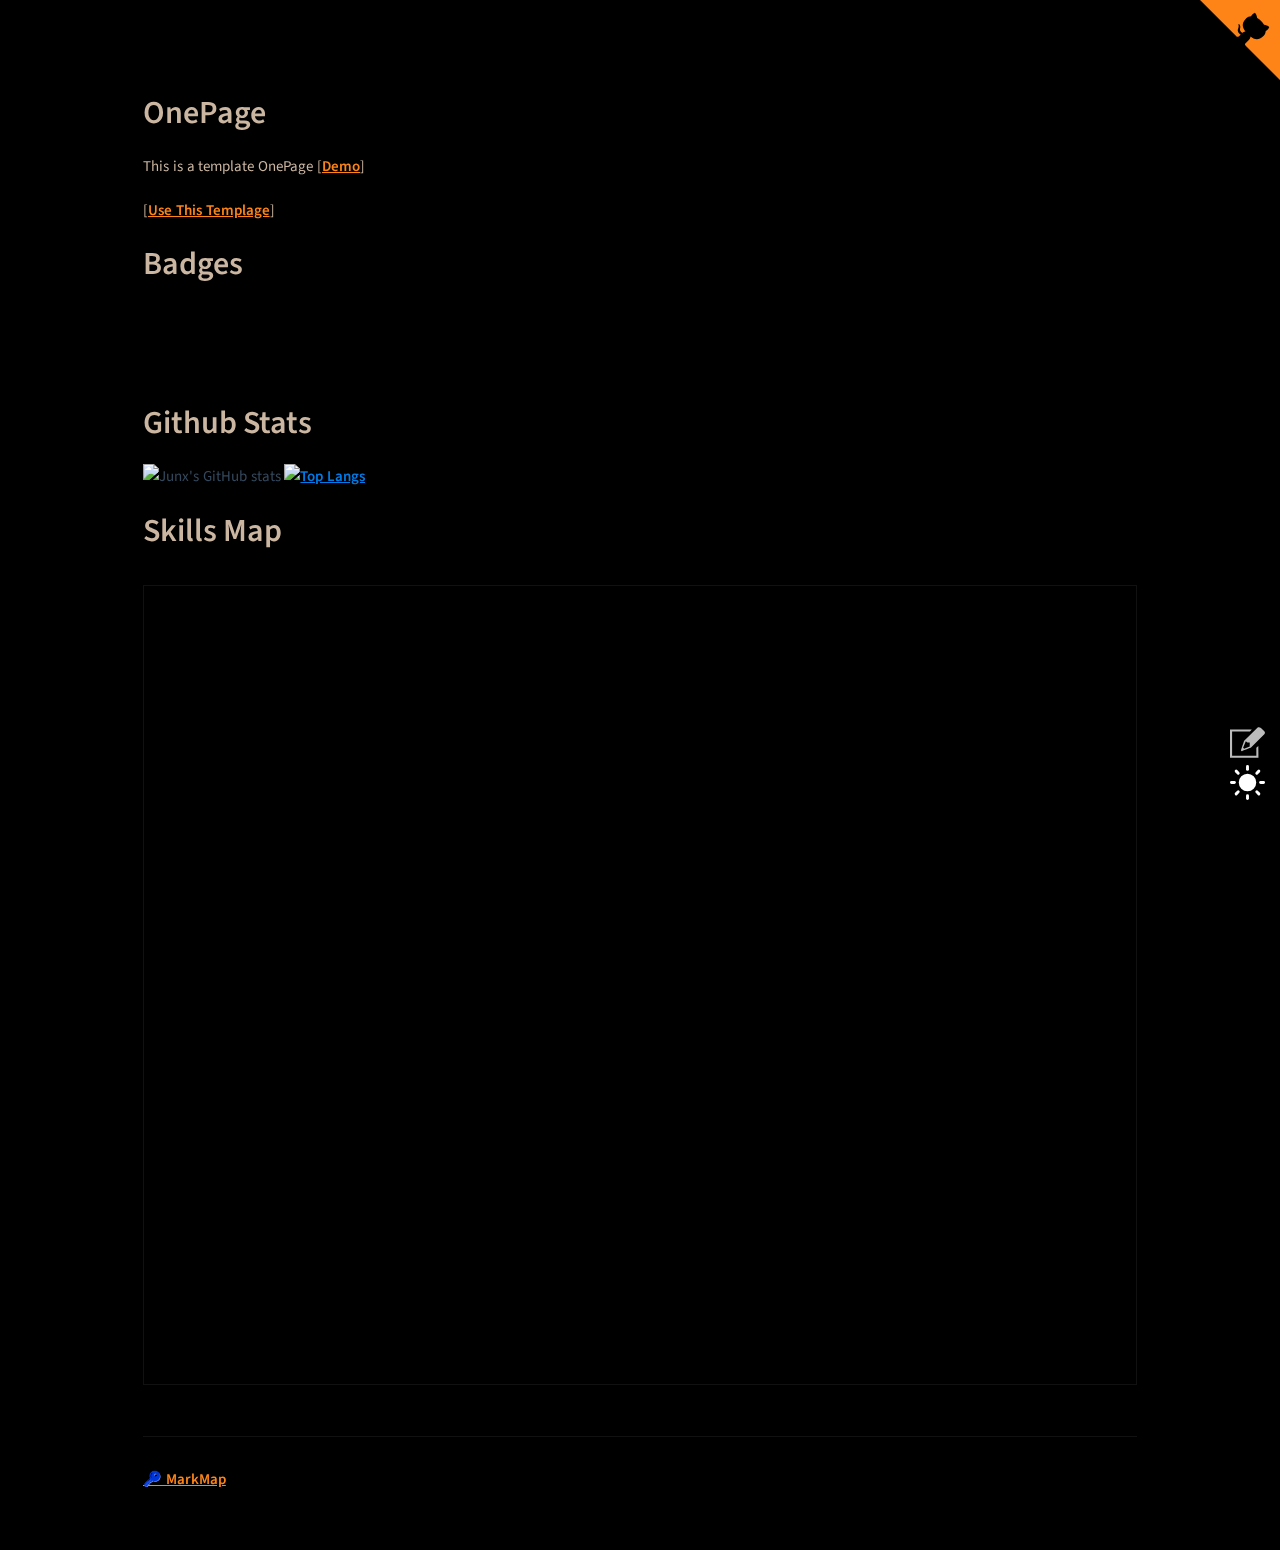
==== index.html @ a6905234 "Initial commit" ====
<!DOCTYPE html>
<html lang="zh-cn">
<head>
  <meta charset="UTF-8">
  <meta http-equiv="X-UA-Compatible" content="IE=edge,chrome=1">
  <title>Template OnePage</title>
  <link rel="shortcut icon" type="image/png" href="assets/logo_favicon.png"/>
  <meta name="viewport" content="width=device-width, user-scalable=no, initial-scale=1.0, maximum-scale=1.0, minimum-scale=1.0">
  <link rel="stylesheet" href="assets/vue.css">


  
</head>
<body>
  <div id="app">Loading...</div>
</body>
<script>
  window.$docsify = {
    themeColor: '#007BE8',
    name: 'Template OnePage',
    repo: 'junxnone/onepage',
    loadSidebar: false,
    hideSidebar: true,
    loadNavbar: '../NAV.md',
    mergeNavbar: false,
    auto2top: true,
    copyCode: {
      buttonText : '复制',
      errorText  : 'Error',
      successText: '已复制'
    },
  }

  
</script>
  <script src="assets/docsify.min.js"></script>
  <script src="assets/docsify-copy-code.min.js"></script>
  <script src="assets/wikilink.min.js"></script>
  <!-- CDN files for docsify-katex -->
  <script src="//cdn.jsdelivr.net/npm/docsify-katex@1.4.4/dist/docsify-katex.js"></script>
  <!-- or <script src="//cdn.jsdelivr.net/gh/upupming/docsify-katex@1.4.4/dist/docsify-katex.js"></script> -->
  <link rel="stylesheet" href="//cdn.jsdelivr.net/npm/katex@0.16.0/dist/katex.min.css"/>
  <link rel="stylesheet" href="assets/dark-mode.css">
  <script src="assets/dark-mode.js"></script>
  <link rel="stylesheet" href="assets/back-to-top.css">
  <script src="assets/back-to-top.js"></script>
  <link rel="stylesheet" href="assets/edit.css">
  <script src="assets/edit.js"></script>

  <!pdf plugin>
  <script src="//cdnjs.cloudflare.com/ajax/libs/pdfobject/2.1.1/pdfobject.min.js"></script> 
  <script src="//unpkg.com/docsify-pdf-embed-plugin/src/docsify-pdf-embed.js"></script>
  <script src="//unpkg.com/mermaid/dist/mermaid.js"></script>
  <script src="//unpkg.com/docsify-mermaid@latest/dist/docsify-mermaid.js"></script>
  <script>mermaid.initialize({ startOnLoad: true });</script>

  
    <script>
    window.$docsify.plugins.push(
      function (hook, vm) {
        hook.beforeEach(
          function (mdstr) {
            const prefix = document.location.pathname.endsWith('/') ? '' : '..';
            const markmapUrl = new URL(prefix + 'markmap.html', document.location);
            const markdownUrl = new URL(prefix + vm.route.file, document.location);
            
            return mdstr + `\n\n----\n\n[🔑 MarkMap](${markmapUrl}?md=${markdownUrl})\n`;
          }
        );
      }
    );

  </script>
</html>
---- assets/vue.css ----
@import url("https://fonts.googleapis.com/css?family=Roboto+Mono|Source+Sans+Pro:300,400,600");*{-webkit-font-smoothing:antialiased;-webkit-overflow-scrolling:touch;-webkit-tap-highlight-color:rgba(0,0,0,0);-webkit-text-size-adjust:none;-webkit-touch-callout:none;box-sizing:border-box}body:not(.ready){overflow:hidden}body:not(.ready) .app-nav,body:not(.ready)>nav,body:not(.ready) [data-cloak]{display:none}div#app{font-size:30px;font-weight:lighter;margin:40vh auto;text-align:center}div#app:empty:before{content:"Loading..."}.emoji{height:1.2rem;vertical-align:middle}.progress{background-color:var(--theme-color,#42b983);height:2px;left:0;position:fixed;right:0;top:0;transition:width .2s,opacity .4s;width:0;z-index:999999}.search .search-keyword,.search a:hover{color:var(--theme-color,#42b983)}.search .search-keyword{font-style:normal;font-weight:700}body,html{height:100%}body{-moz-osx-font-smoothing:grayscale;-webkit-font-smoothing:antialiased;color:#34495e;font-family:Source Sans Pro,Helvetica Neue,Arial,sans-serif;font-size:15px;letter-spacing:0;margin:0;overflow-x:hidden}img{max-width:100%}a[disabled]{cursor:not-allowed;opacity:.6}kbd{border:1px solid #ccc;border-radius:3px;display:inline-block;font-size:12px!important;line-height:12px;margin-bottom:3px;padding:3px 5px;vertical-align:middle}li input[type=checkbox]{margin:0 .2em .25em 0;vertical-align:middle}.app-nav{margin:25px 60px 0 0;position:absolute;right:0;text-align:right;z-index:10}.app-nav.no-badge{margin-right:25px}.app-nav p{margin:0}.app-nav>a{margin:0 1rem;padding:5px 0}.app-nav li,.app-nav ul{display:inline-block;list-style:none;margin:0}.app-nav a{color:inherit;font-size:16px;text-decoration:none;transition:color .3s}.app-nav a.active,.app-nav a:hover{color:var(--theme-color,#42b983)}.app-nav a.active{border-bottom:2px solid var(--theme-color,#42b983)}.app-nav li{display:inline-block;margin:0 1rem;padding:5px 0;position:relative;cursor:pointer}.app-nav li ul{background-color:#fff;border:1px solid;border-color:#ddd #ddd #ccc;border-radius:4px;box-sizing:border-box;display:none;max-height:calc(100vh - 61px);overflow-y:auto;padding:10px 0;position:absolute;right:-15px;text-align:left;top:100%;white-space:nowrap}.app-nav li ul li{display:block;font-size:14px;line-height:1rem;margin:8px 14px;white-space:nowrap}.app-nav li ul a{display:block;font-size:inherit;margin:0;padding:0}.app-nav li ul a.active{border-bottom:0}.app-nav li:hover ul{display:block}.github-corner{border-bottom:0;position:fixed;right:0;text-decoration:none;top:0;z-index:1}.github-corner:hover .octo-arm{-webkit-animation:octocat-wave .56s ease-in-out;animation:octocat-wave .56s ease-in-out}.github-corner svg{color:#fff;fill:var(--theme-color,#42b983);height:80px;width:80px}main{display:block;position:relative;width:100vw;height:100%;z-index:0}main.hidden{display:none}.anchor{display:inline-block;text-decoration:none;transition:all .3s}.anchor span{color:#34495e}.anchor:hover{text-decoration:underline}.sidebar{border-right:1px solid rgba(0,0,0,.07);overflow-y:auto;padding:40px 0 0;position:absolute;top:0;bottom:0;left:0;transition:transform .25s ease-out;width:300px;z-index:20}.sidebar>h1{margin:0 auto 1rem;font-size:1.5rem;font-weight:300;text-align:center}.sidebar>h1 a{color:inherit;text-decoration:none}.sidebar>h1 .app-nav{display:block;position:static}.sidebar .sidebar-nav{line-height:2em;padding-bottom:40px}.sidebar li.collapse .app-sub-sidebar{display:none}.sidebar ul{margin:0 0 0 15px;padding:0}.sidebar li>p{font-weight:700;margin:0}.sidebar ul,.sidebar ul li{list-style:none}.sidebar ul li a{border-bottom:none;display:block}.sidebar ul li ul{padding-left:20px}.sidebar::-webkit-scrollbar{width:4px}.sidebar::-webkit-scrollbar-thumb{background:transparent;border-radius:4px}.sidebar:hover::-webkit-scrollbar-thumb{background:hsla(0,0%,53.3%,.4)}.sidebar:hover::-webkit-scrollbar-track{background:hsla(0,0%,53.3%,.1)}.sidebar-toggle{background-color:transparent;background-color:hsla(0,0%,100%,.8);border:0;outline:none;padding:10px;position:absolute;bottom:0;left:0;text-align:center;transition:opacity .3s;width:284px;z-index:30;cursor:pointer}.sidebar-toggle:hover .sidebar-toggle-button{opacity:.4}.sidebar-toggle span{background-color:var(--theme-color,#42b983);display:block;margin-bottom:4px;width:16px;height:2px}body.sticky .sidebar,body.sticky .sidebar-toggle{position:fixed}.content{padding-top:60px;position:absolute;top:0;right:0;bottom:0;left:300px;transition:left .25s ease}.markdown-section{margin:0 auto;max-width:80%;padding:30px 15px 40px;position:relative}.markdown-section>*{box-sizing:border-box;font-size:inherit}.markdown-section>:first-child{margin-top:0!important}.markdown-section hr{border:none;border-bottom:1px solid #eee;margin:2em 0}.markdown-section iframe{border:1px solid #eee;width:1px;min-width:100%}.markdown-section table{border-collapse:collapse;border-spacing:0;display:block;margin-bottom:1rem;overflow:auto;width:100%}.markdown-section th{font-weight:700}.markdown-section td,.markdown-section th{border:1px solid #ddd;padding:6px 13px}.markdown-section tr{border-top:1px solid #ccc}.markdown-section p.tip,.markdown-section tr:nth-child(2n){background-color:#f8f8f8}.markdown-section p.tip{border-bottom-right-radius:2px;border-left:4px solid #f66;border-top-right-radius:2px;margin:2em 0;padding:12px 24px 12px 30px;position:relative}.markdown-section p.tip:before{background-color:#f66;border-radius:100%;color:#fff;content:"!";font-family:Dosis,Source Sans Pro,Helvetica Neue,Arial,sans-serif;font-size:14px;font-weight:700;left:-12px;line-height:20px;position:absolute;height:20px;width:20px;text-align:center;top:14px}.markdown-section p.tip code{background-color:#efefef}.markdown-section p.tip em{color:#34495e}.markdown-section p.warn{background:rgba(66,185,131,.1);border-radius:2px;padding:1rem}.markdown-section ul.task-list>li{list-style-type:none}body.close .sidebar{transform:translateX(-300px)}body.close .sidebar-toggle{width:auto}body.close .content{left:0}@media print{.app-nav,.github-corner,.sidebar,.sidebar-toggle{display:none}}@media screen and (max-width:768px){.github-corner,.sidebar,.sidebar-toggle{position:fixed}.app-nav{margin-top:16px}.app-nav li ul{top:30px}main{height:auto;overflow-x:hidden}.sidebar{left:-300px;transition:transform .25s ease-out}.content{left:0;max-width:100vw;position:static;padding-top:20px;transition:transform .25s ease}.app-nav,.github-corner{transition:transform .25s ease-out}.sidebar-toggle{background-color:transparent;width:auto;padding:30px 30px 10px 10px}body.close .sidebar{transform:translateX(300px)}body.close .sidebar-toggle{background-color:hsla(0,0%,100%,.8);transition:background-color 1s;width:284px;padding:10px}body.close .content{transform:translateX(300px)}body.close .app-nav,body.close .github-corner{display:none}.github-corner:hover .octo-arm{-webkit-animation:none;animation:none}.github-corner .octo-arm{-webkit-animation:octocat-wave .56s ease-in-out;animation:octocat-wave .56s ease-in-out}}@-webkit-keyframes octocat-wave{0%,to{transform:rotate(0)}20%,60%{transform:rotate(-25deg)}40%,80%{transform:rotate(10deg)}}@keyframes octocat-wave{0%,to{transform:rotate(0)}20%,60%{transform:rotate(-25deg)}40%,80%{transform:rotate(10deg)}}section.cover{align-items:center;background-position:50%;background-repeat:no-repeat;background-size:cover;height:100vh;width:100vw;display:none}section.cover.show{display:flex}section.cover.has-mask .mask{background-color:#fff;opacity:.8;position:absolute;top:0;height:100%;width:100%}section.cover .cover-main{flex:1;margin:-20px 16px 0;text-align:center;position:relative}section.cover a{color:inherit}section.cover a,section.cover a:hover{text-decoration:none}section.cover p{line-height:1.5rem;margin:1em 0}section.cover h1{color:inherit;font-size:2.5rem;font-weight:300;margin:.625rem 0 2.5rem;position:relative;text-align:center}section.cover h1 a{display:block}section.cover h1 small{bottom:-.4375rem;font-size:1rem;position:absolute}section.cover blockquote{font-size:1.5rem;text-align:center}section.cover ul{line-height:1.8;list-style-type:none;margin:1em auto;max-width:500px;padding:0}section.cover .cover-main>p:last-child a{border-radius:2rem;border:1px solid var(--theme-color,#42b983);box-sizing:border-box;color:var(--theme-color,#42b983);display:inline-block;font-size:1.05rem;letter-spacing:.1rem;margin:.5rem 1rem;padding:.75em 2rem;text-decoration:none;transition:all .15s ease}section.cover .cover-main>p:last-child a:last-child{background-color:var(--theme-color,#42b983);color:#fff}section.cover .cover-main>p:last-child a:last-child:hover{color:inherit;opacity:.8}section.cover .cover-main>p:last-child a:hover{color:inherit}section.cover blockquote>p>a{border-bottom:2px solid var(--theme-color,#42b983);transition:color .3s}section.cover blockquote>p>a:hover{color:var(--theme-color,#42b983)}.sidebar,body{background-color:#fff}.sidebar{color:#364149}.sidebar li{margin:6px 0}.sidebar ul li a{color:#505d6b;font-size:14px;font-weight:400;overflow:hidden;text-decoration:none;text-overflow:ellipsis;white-space:nowrap}.sidebar ul li a:hover{text-decoration:underline}.sidebar ul li ul{padding:0}.sidebar ul li.active>a{border-right:2px solid;color:var(--theme-color,#42b983);font-weight:600}.app-sub-sidebar li:before{content:"-";padding-right:4px;float:left}.markdown-section h1,.markdown-section h2,.markdown-section h3,.markdown-section h4,.markdown-section strong{color:#2c3e50;font-weight:600}.markdown-section a{color:var(--theme-color,#42b983);font-weight:600}.markdown-section h1{font-size:2rem;margin:0 0 1rem}.markdown-section h2{font-size:1.75rem;margin:45px 0 .8rem}.markdown-section h3{font-size:1.5rem;margin:40px 0 .6rem}.markdown-section h4{font-size:1.25rem}.markdown-section h5{font-size:1rem}.markdown-section h6{color:#777;font-size:1rem}.markdown-section figure,.markdown-section p{margin:1.2em 0}.markdown-section ol,.markdown-section p,.markdown-section ul{line-height:1.6rem;word-spacing:.05rem}.markdown-section ol,.markdown-section ul{padding-left:1.5rem}.markdown-section blockquote{border-left:4px solid var(--theme-color,#42b983);color:#858585;margin:2em 0;padding-left:20px}.markdown-section blockquote p{font-weight:600;margin-left:0}.markdown-section iframe{margin:1em 0}.markdown-section em{color:#7f8c8d}.markdown-section code,.markdown-section output:after,.markdown-section pre{font-family:Roboto Mono,Monaco,courier,monospace}.markdown-section code,.markdown-section pre{background-color:#f8f8f8}.markdown-section output,.markdown-section pre{margin:1.2em 0;position:relative}.markdown-section output,.markdown-section pre>code{border-radius:2px;display:block}.markdown-section output:after,.markdown-section pre>code{-moz-osx-font-smoothing:initial;-webkit-font-smoothing:initial}.markdown-section code{border-radius:2px;color:#e96900;margin:0 2px;padding:3px 5px;white-space:pre-wrap}.markdown-section>:not(h1):not(h2):not(h3):not(h4):not(h5):not(h6) code{font-size:.8rem}.markdown-section pre{padding:0 1.4rem;line-height:1.5rem;overflow:auto;word-wrap:normal}.markdown-section pre>code{color:#525252;font-size:.8rem;padding:2.2em 5px;line-height:inherit;margin:0 2px;max-width:inherit;overflow:inherit;white-space:inherit}.markdown-section output{padding:1.7rem 1.4rem;border:1px dotted #ccc}.markdown-section output>:first-child{margin-top:0}.markdown-section output>:last-child{margin-bottom:0}.markdown-section code:after,.markdown-section code:before,.markdown-section output:after,.markdown-section output:before{letter-spacing:.05rem}.markdown-section output:after,.markdown-section pre:after{color:#ccc;font-size:.6rem;font-weight:600;height:15px;line-height:15px;padding:5px 10px 0;position:absolute;right:0;text-align:right;top:0;content:attr(data-lang)}.token.cdata,.token.comment,.token.doctype,.token.prolog{color:#8e908c}.token.namespace{opacity:.7}.token.boolean,.token.number{color:#c76b29}.token.punctuation{color:#525252}.token.property{color:#c08b30}.token.tag{color:#2973b7}.token.string{color:var(--theme-color,#42b983)}.token.selector{color:#6679cc}.token.attr-name{color:#2973b7}.language-css .token.string,.style .token.string,.token.entity,.token.url{color:#22a2c9}.token.attr-value,.token.control,.token.directive,.token.unit{color:var(--theme-color,#42b983)}.token.function,.token.keyword{color:#e96900}.token.atrule,.token.regex,.token.statement{color:#22a2c9}.token.placeholder,.token.variable{color:#3d8fd1}.token.deleted{text-decoration:line-through}.token.inserted{border-bottom:1px dotted #202746;text-decoration:none}.token.italic{font-style:italic}.token.bold,.token.important{font-weight:700}.token.important{color:#c94922}.token.entity{cursor:help}code .token{-moz-osx-font-smoothing:initial;-webkit-font-smoothing:initial;min-height:1.5rem;position:relative;left:auto}
---- assets/dark-mode.css ----
#dark-mode-btn {
	position: fixed;
	right: 15px;
	bottom: 100px;
	width: 35px;
	height: 35px;
	background-repeat: no-repeat;
	background-size: cover;
	cursor: pointer;
	-webkit-user-select: none;
	-moz-user-select: none;
	-ms-user-select: none;
	user-select: none;
	transition: background-image .15s ease-in-out .15s;
}

.dark-logo {	
	background-image: url('sun.svg');	
}

.light-logo {
	background-image: url('moon.svg');
}
---- assets/back-to-top.css ----
#scroll-btn {
    position: fixed;
    right: 15px;
    bottom: 60px;
    width: 35px;
    height: 35px;
    background-repeat: no-repeat;
    background-size: cover;
    cursor: pointer;
    -webkit-user-select: none;
    -moz-user-select: none;
    -ms-user-select: none;
    user-select: none;
    background-image: url(up.svg);
	background-position-y: -1px;
	display: none;
	border: 2px solid;
	border-radius: 4px;	
}
---- assets/edit.css ----
#edit-btn {
	position: fixed;
    right: 15px;
    bottom: 140px;
    width: 35px;
    height: 35px;
    background-repeat: no-repeat;
    background-size: cover;
    cursor: pointer;
    -webkit-user-select: none;
    -moz-user-select: none;
    -ms-user-select: none;
    user-select: none;
    background-image: url(edit.svg);
}
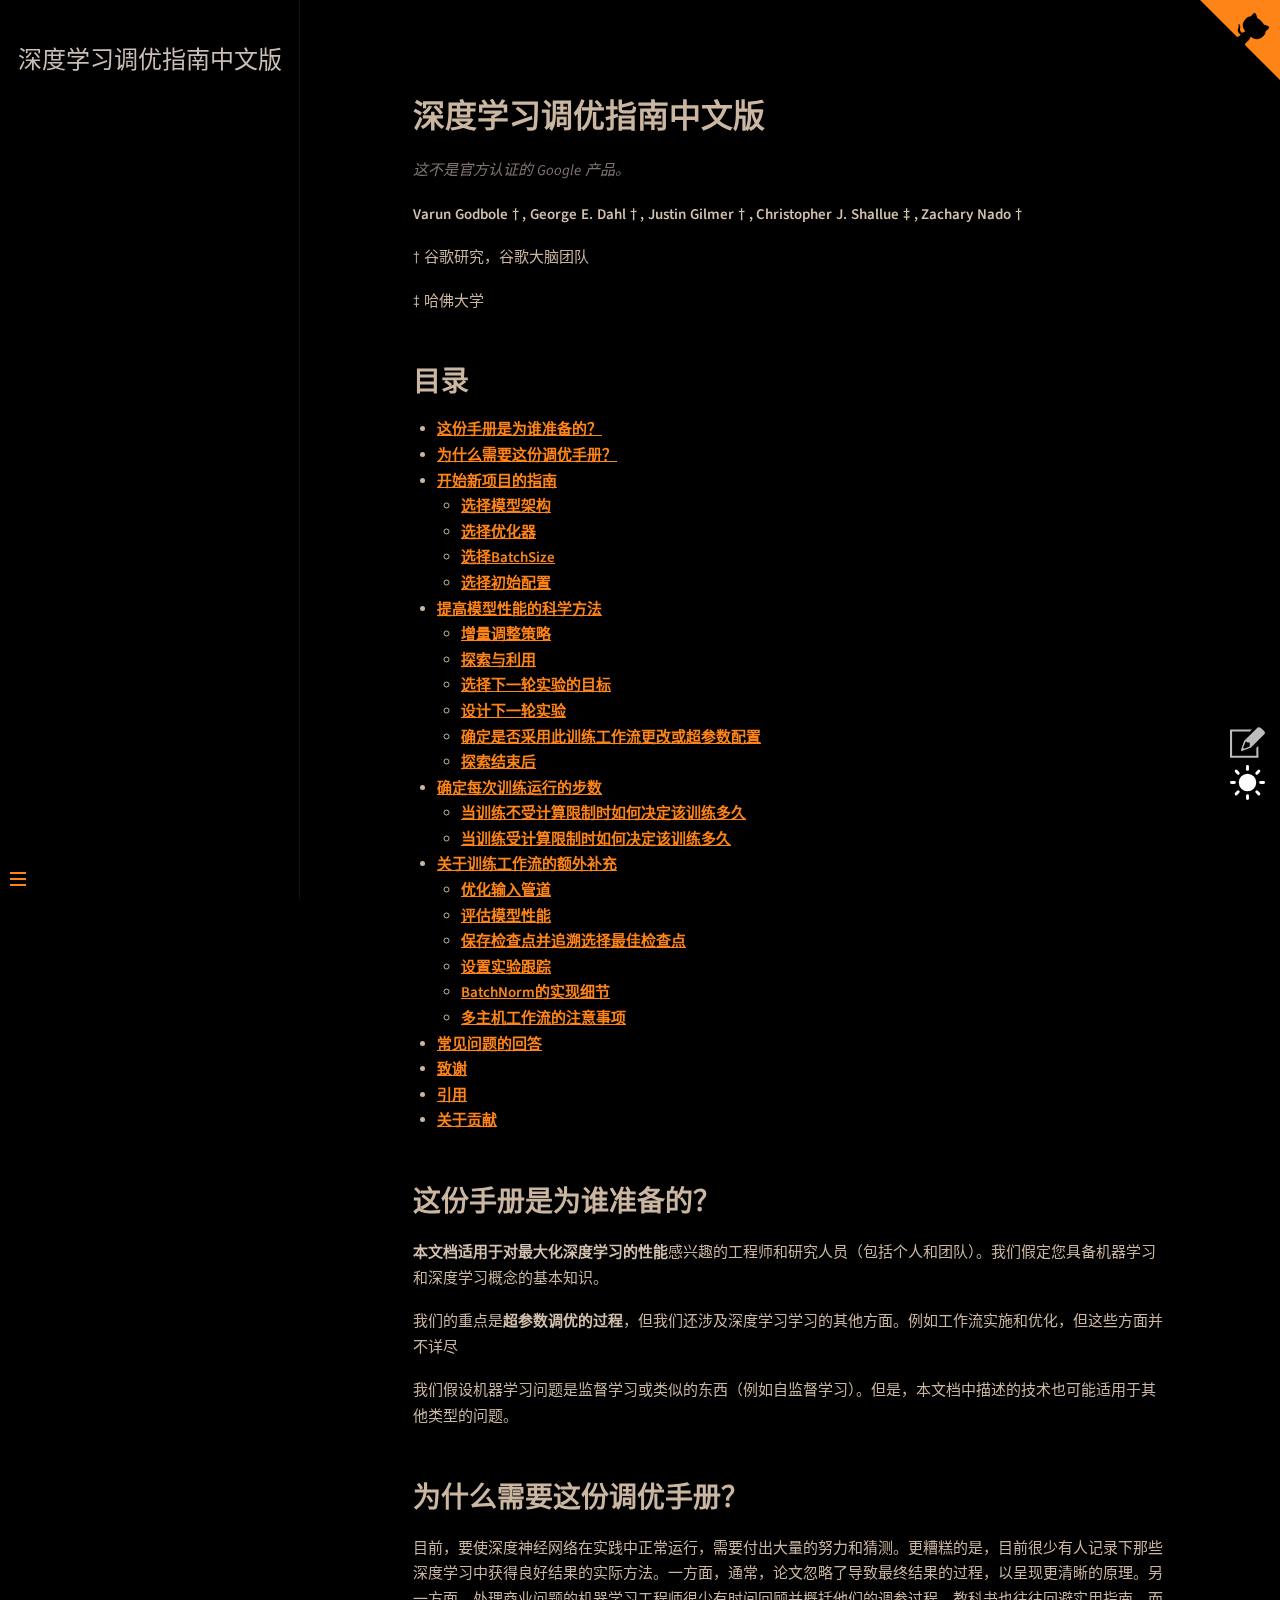
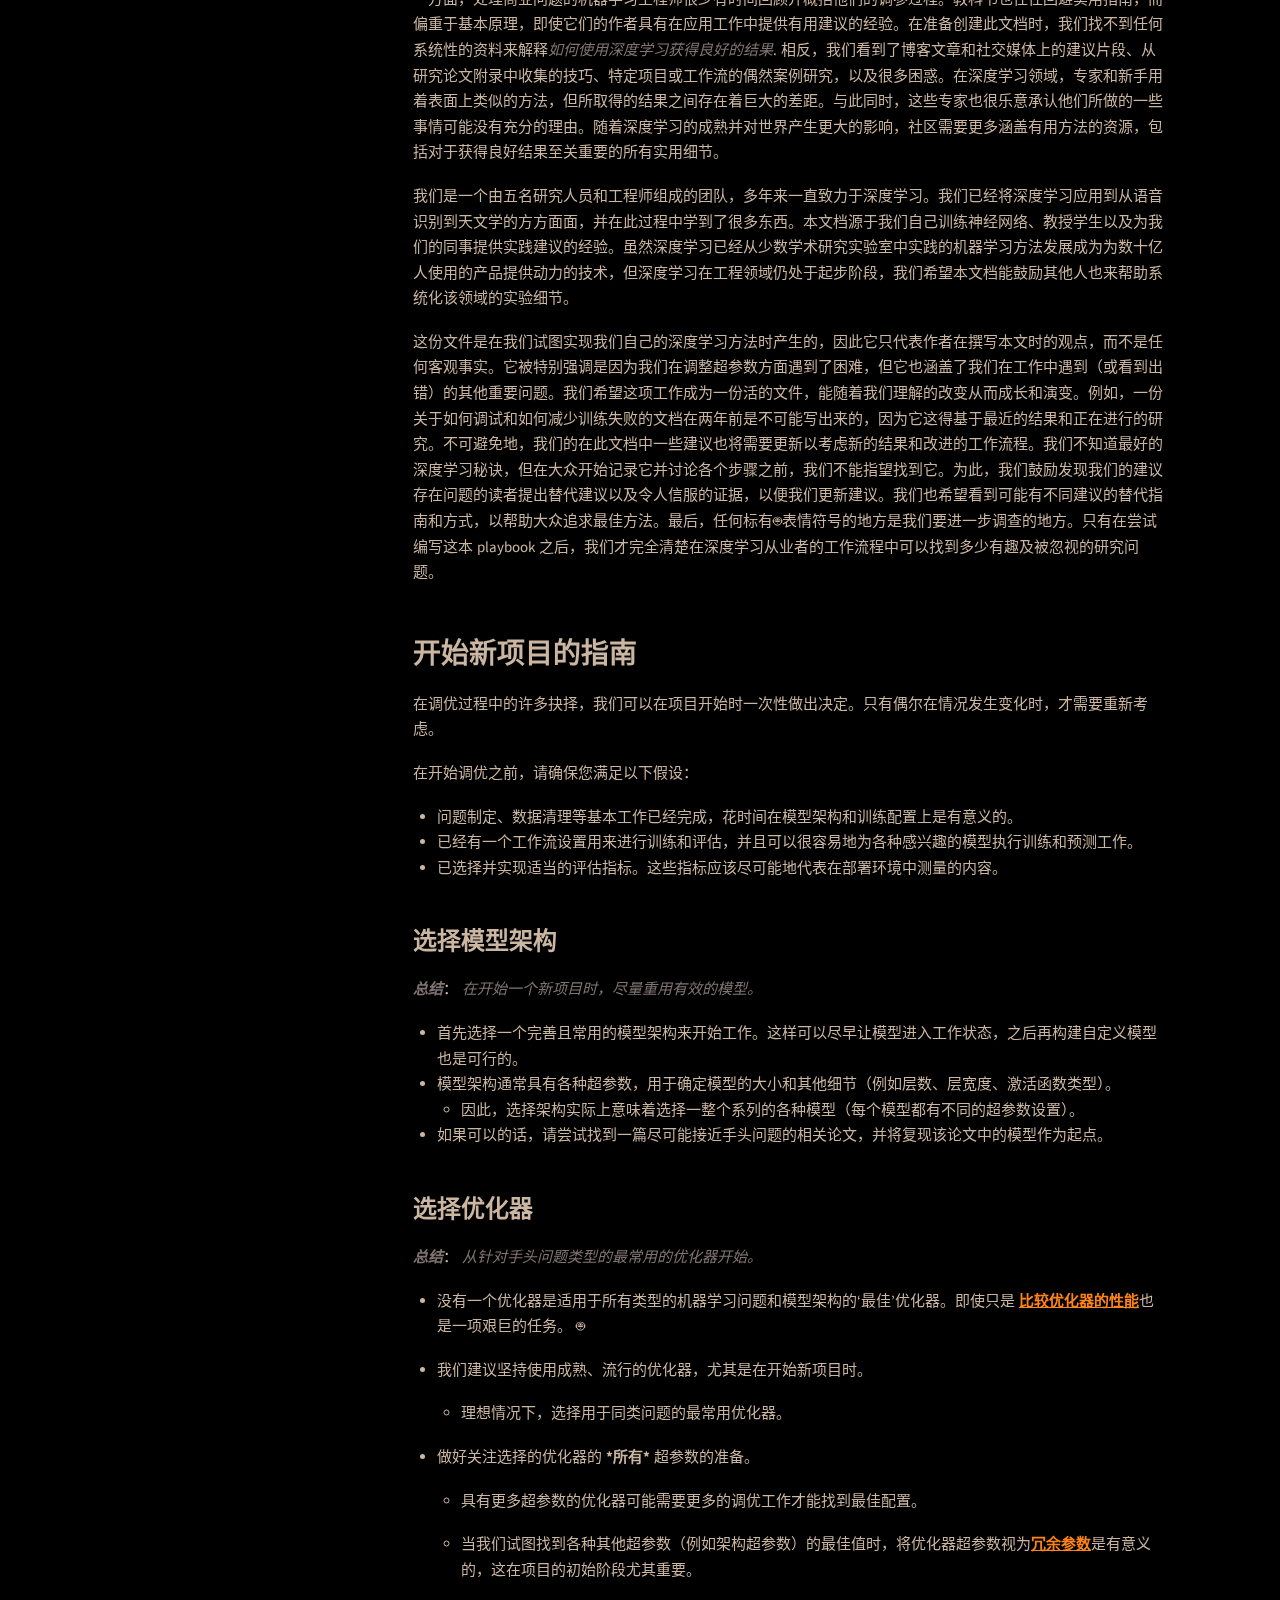
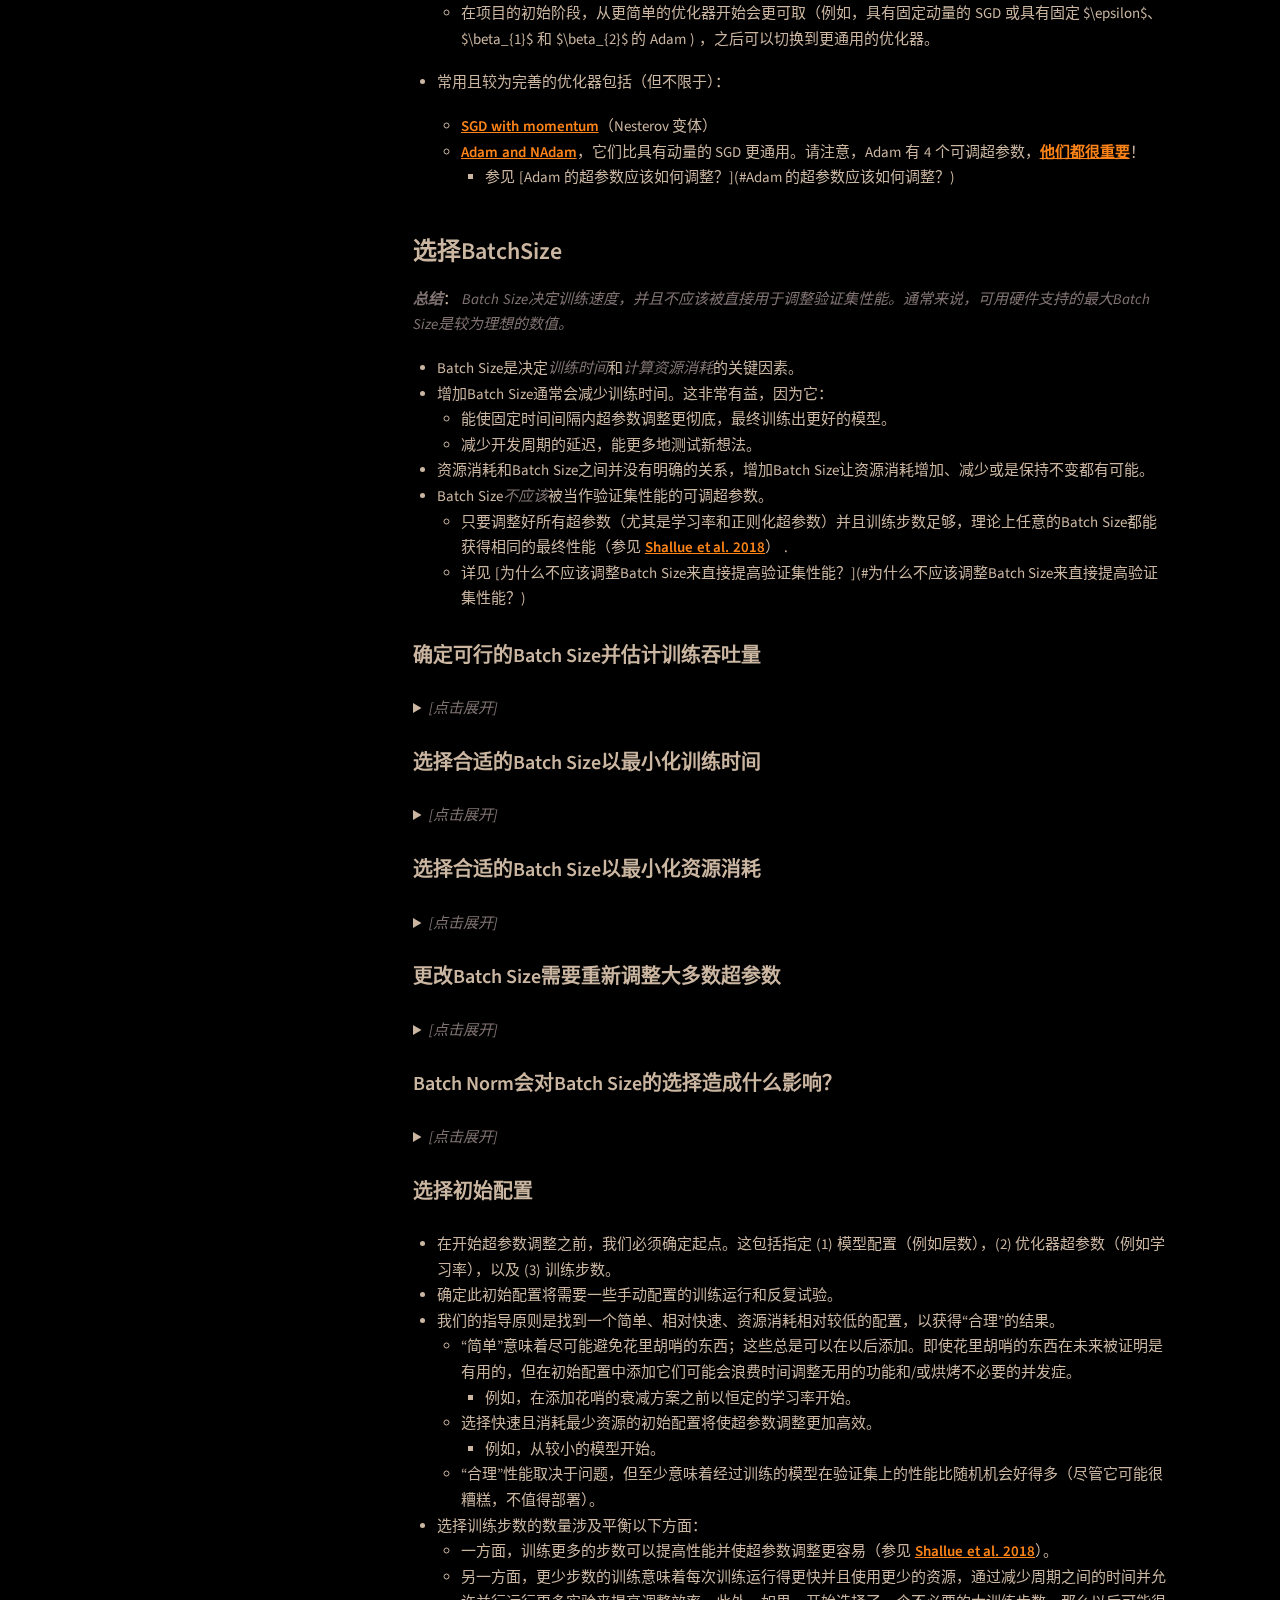
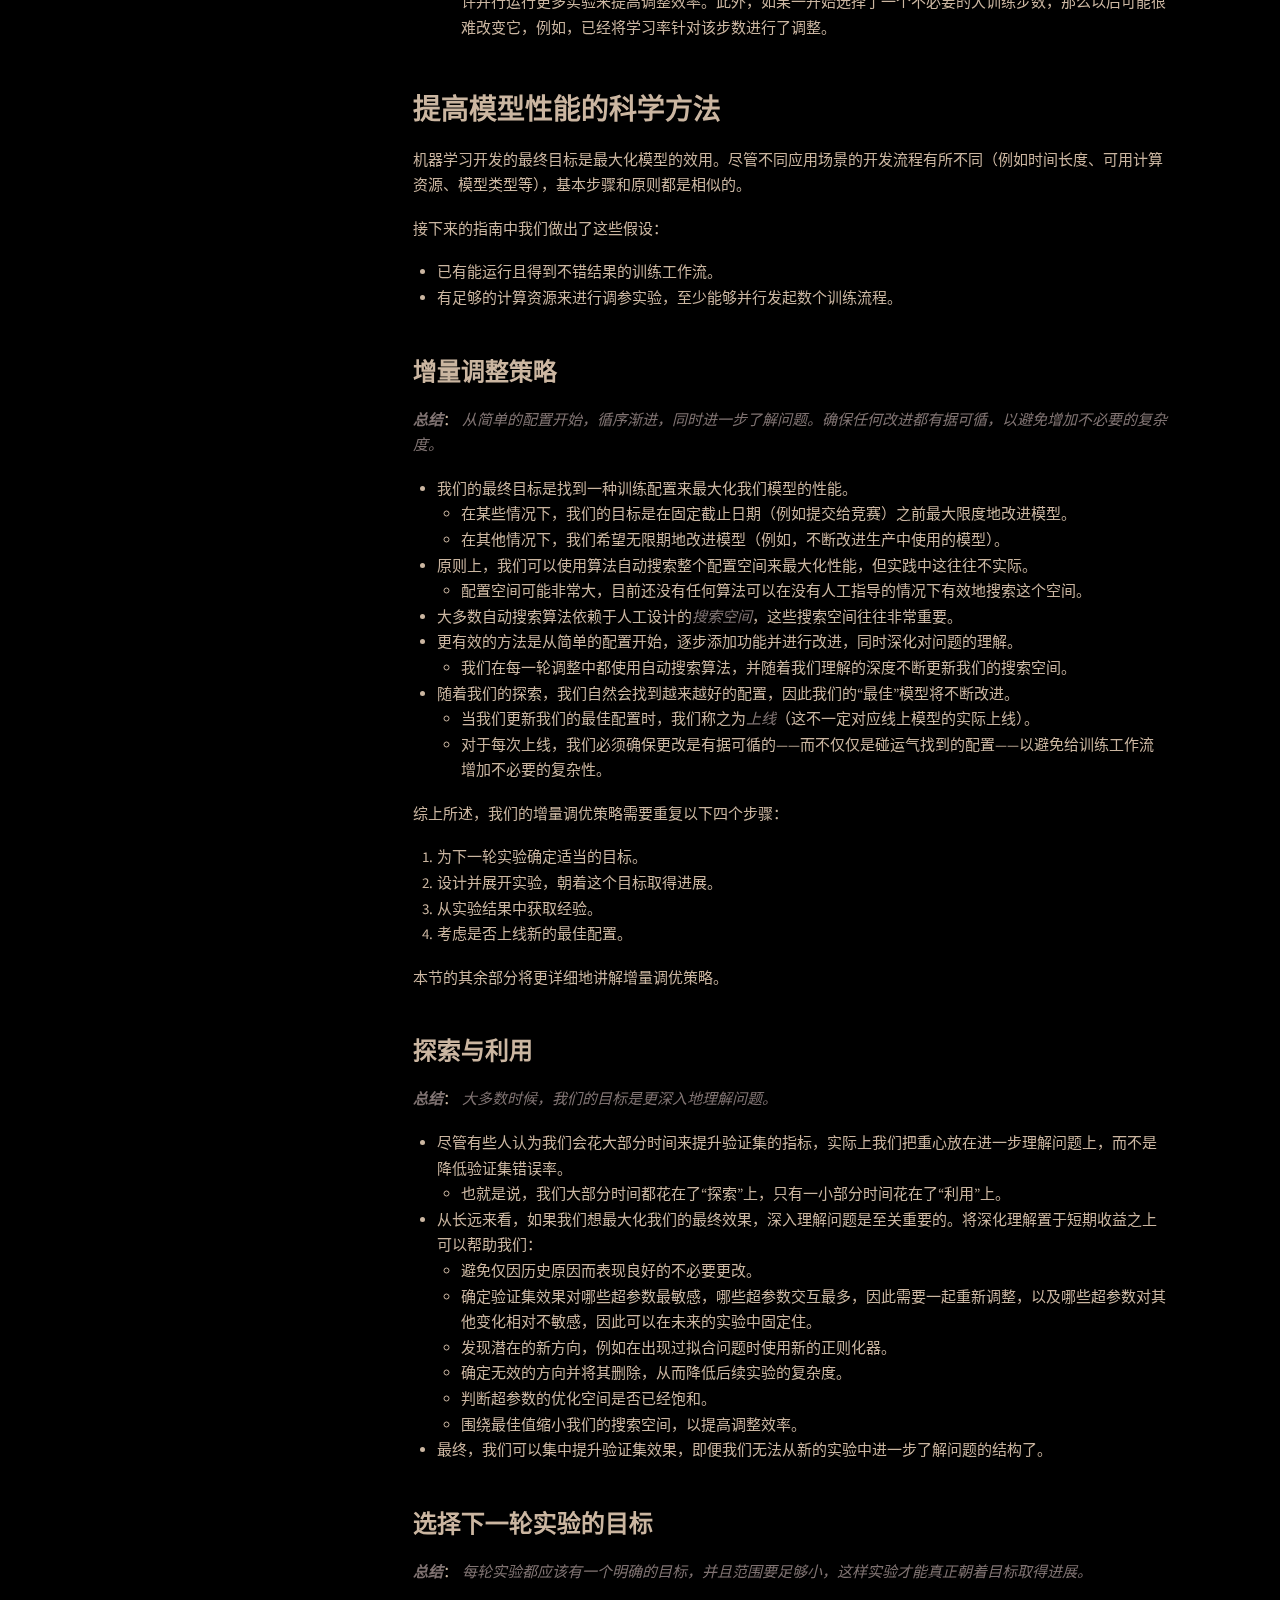
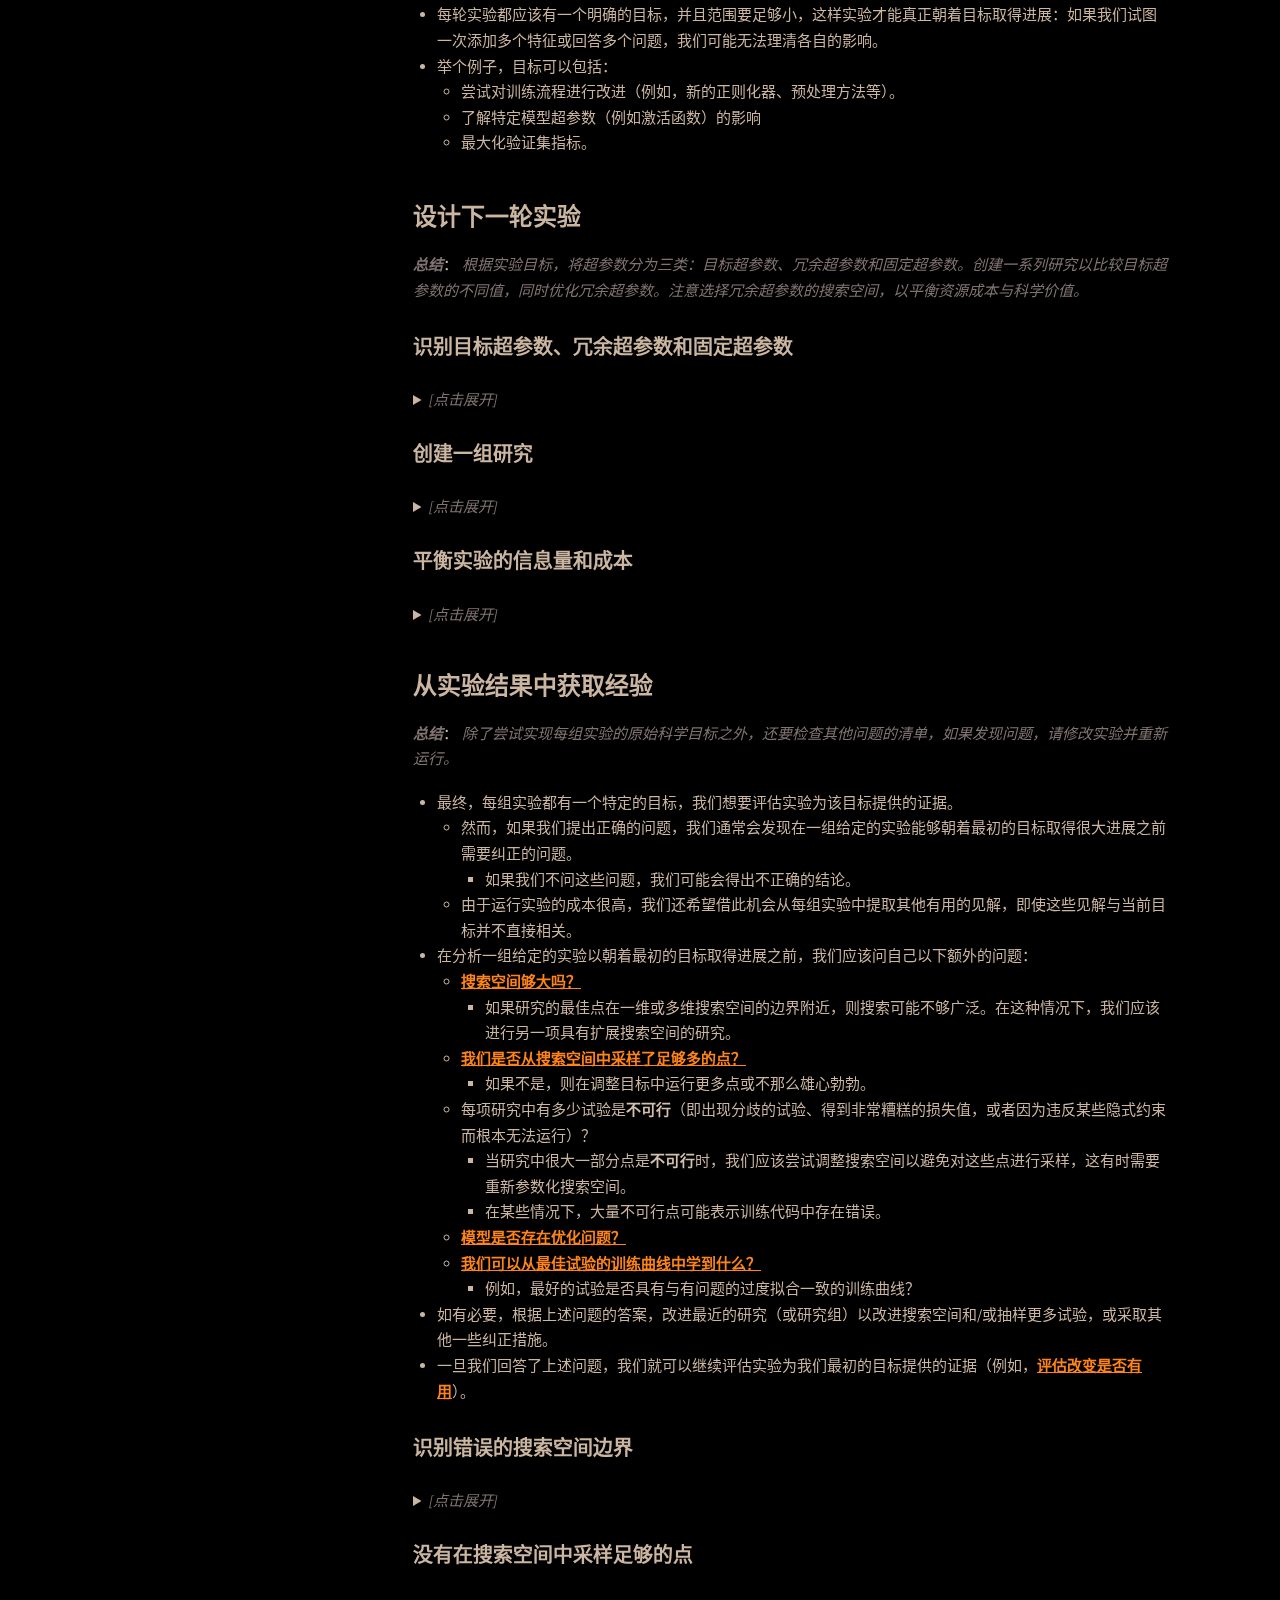
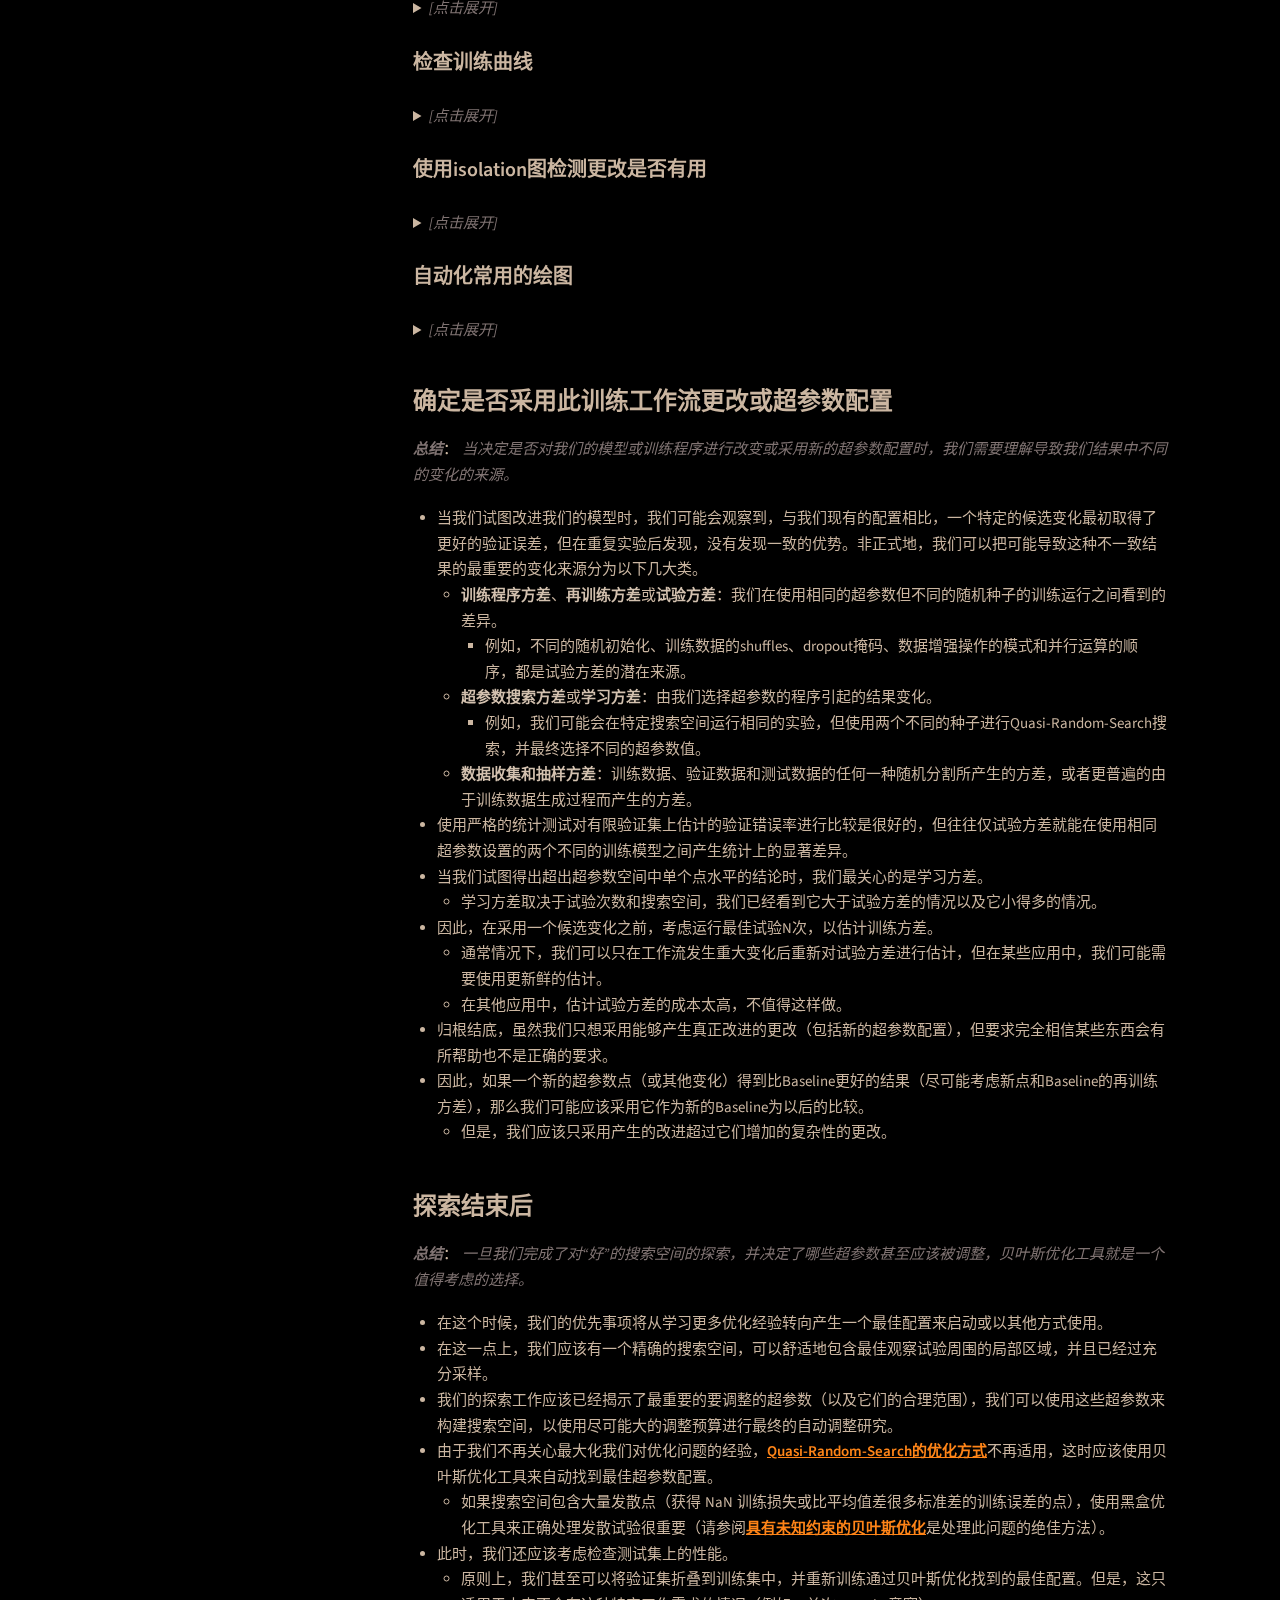
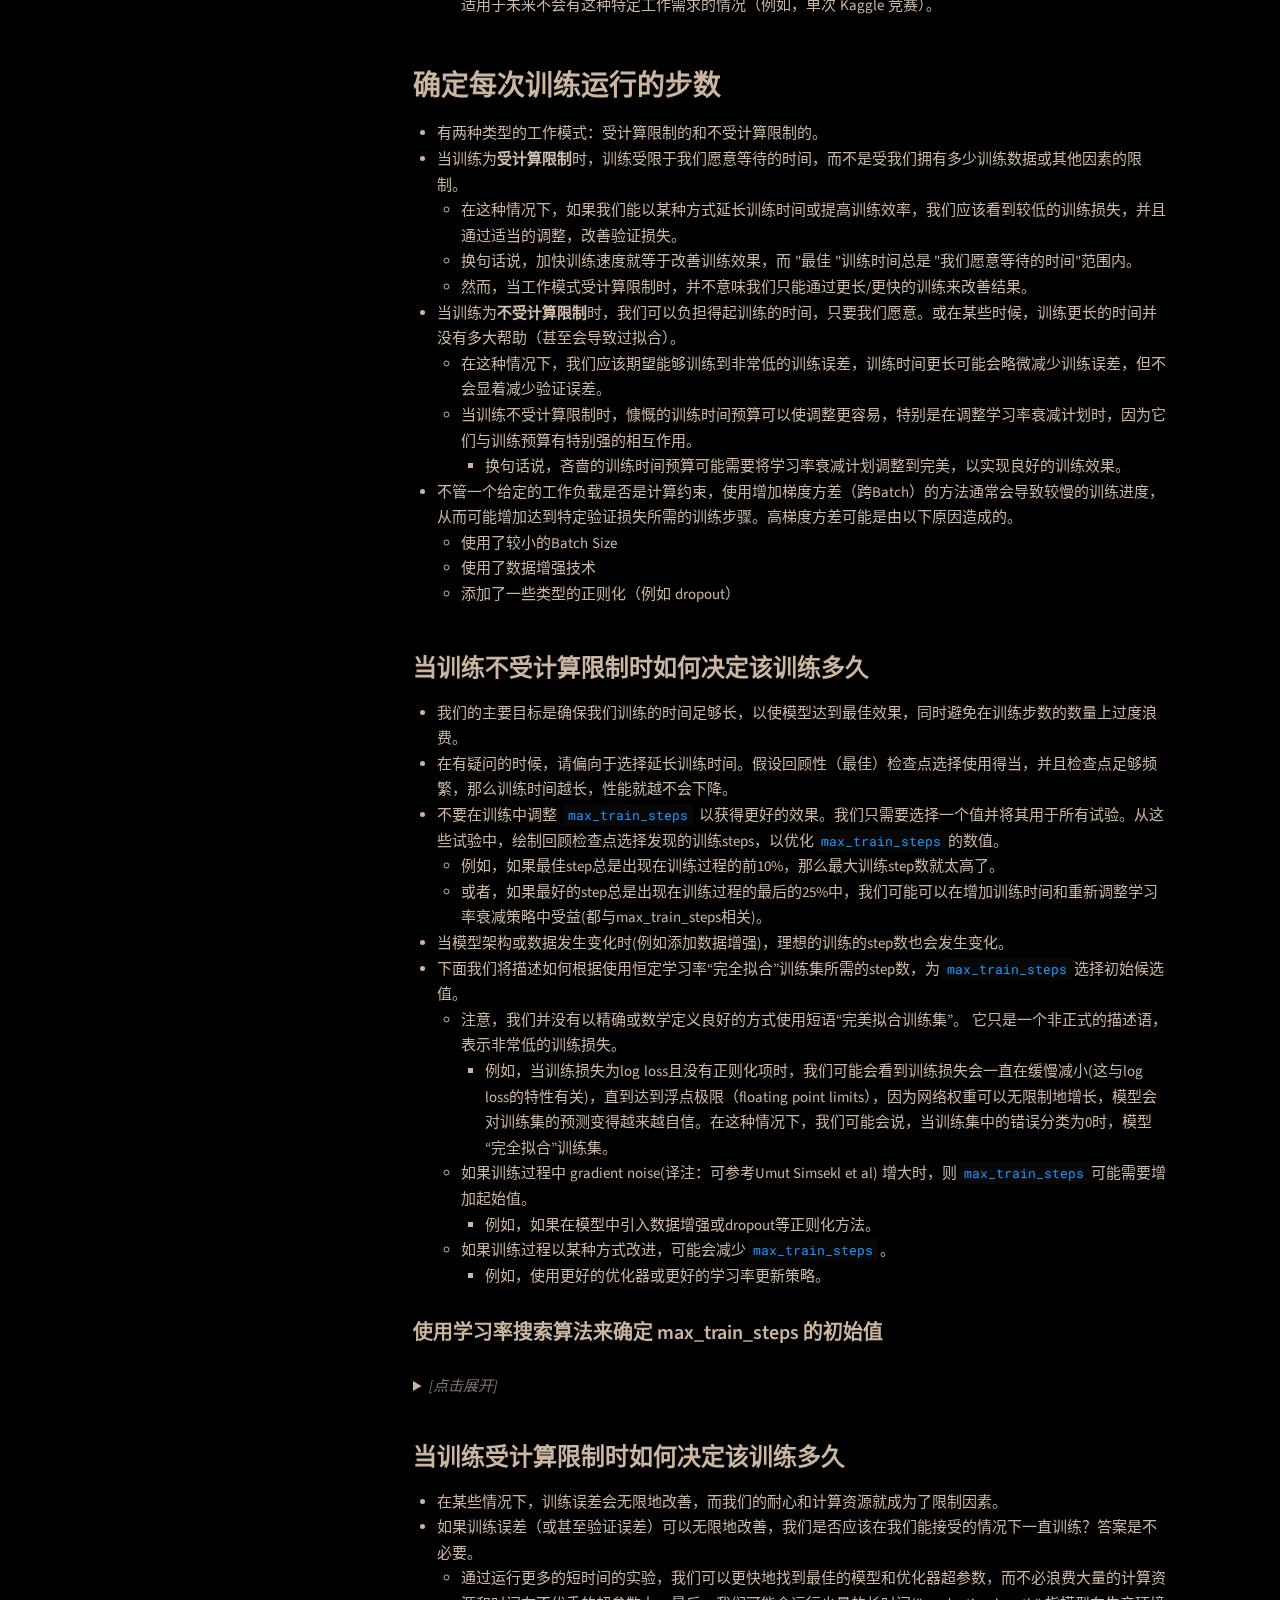
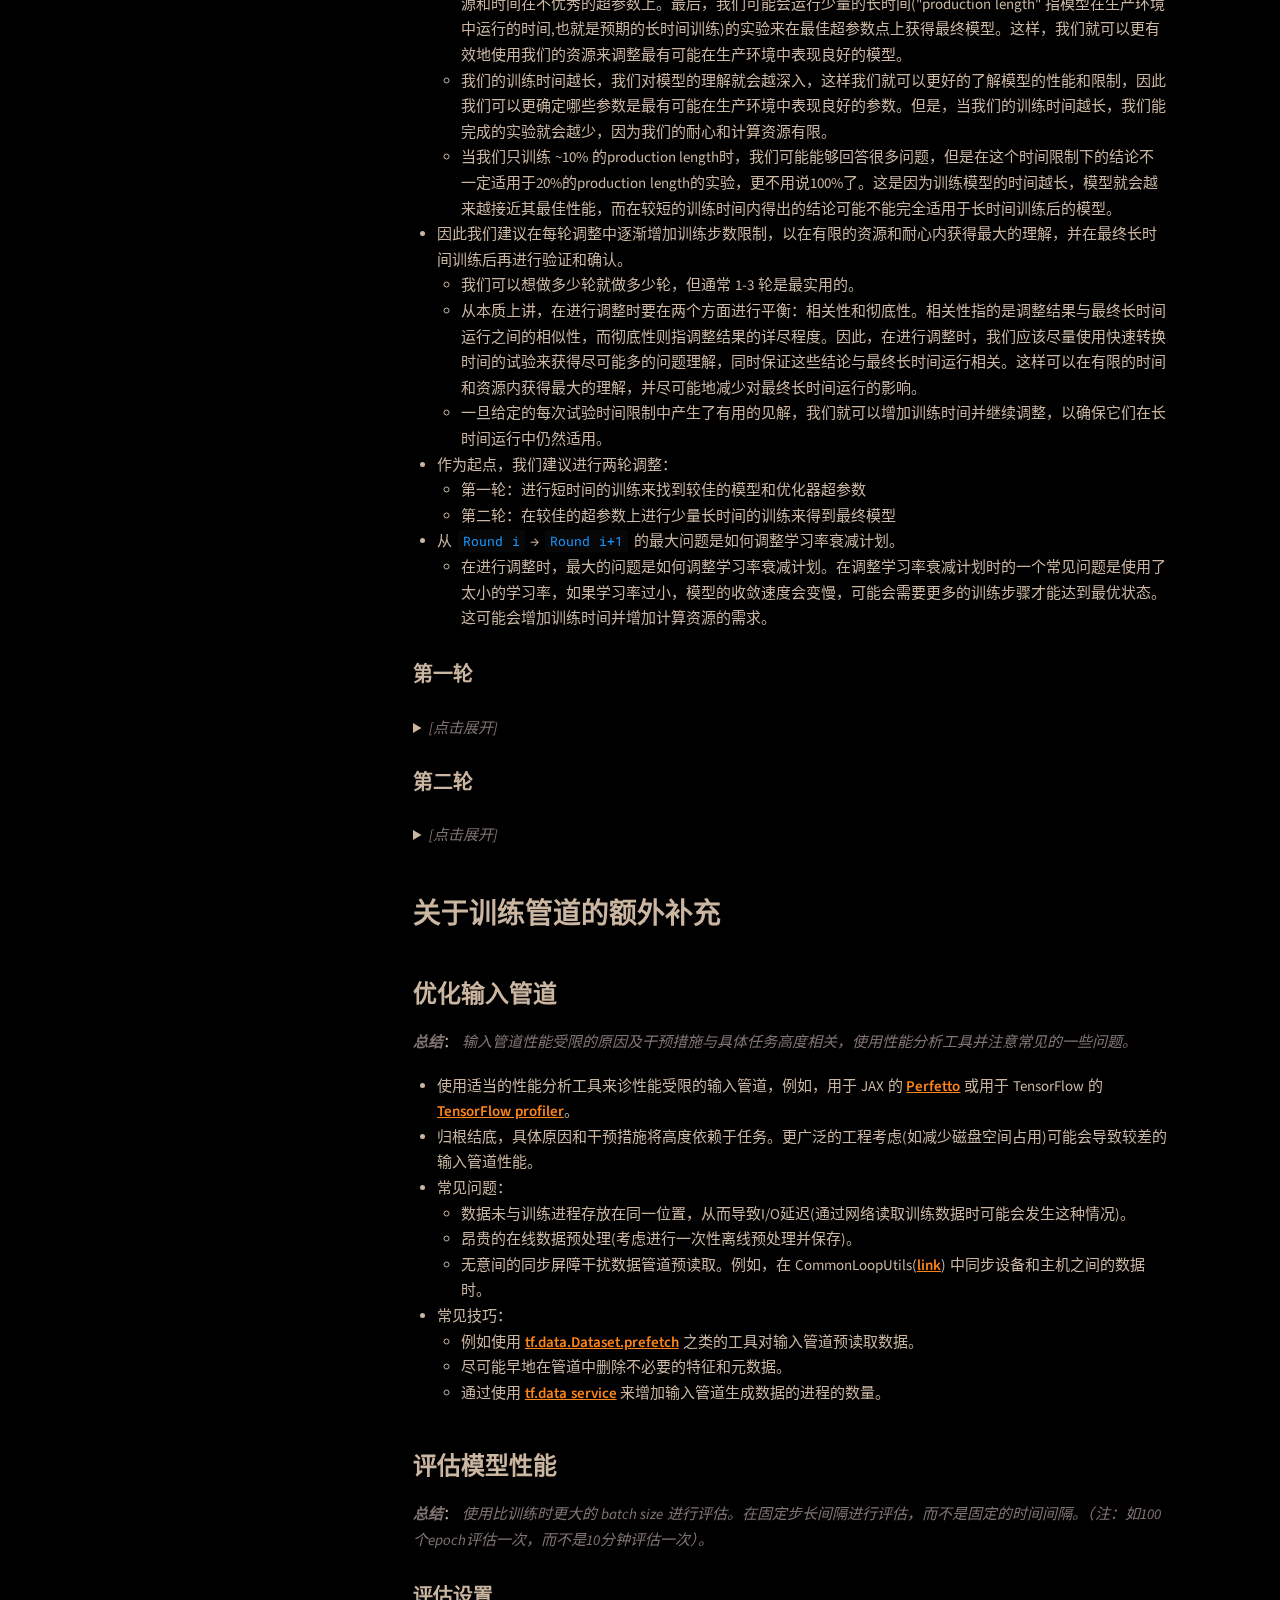
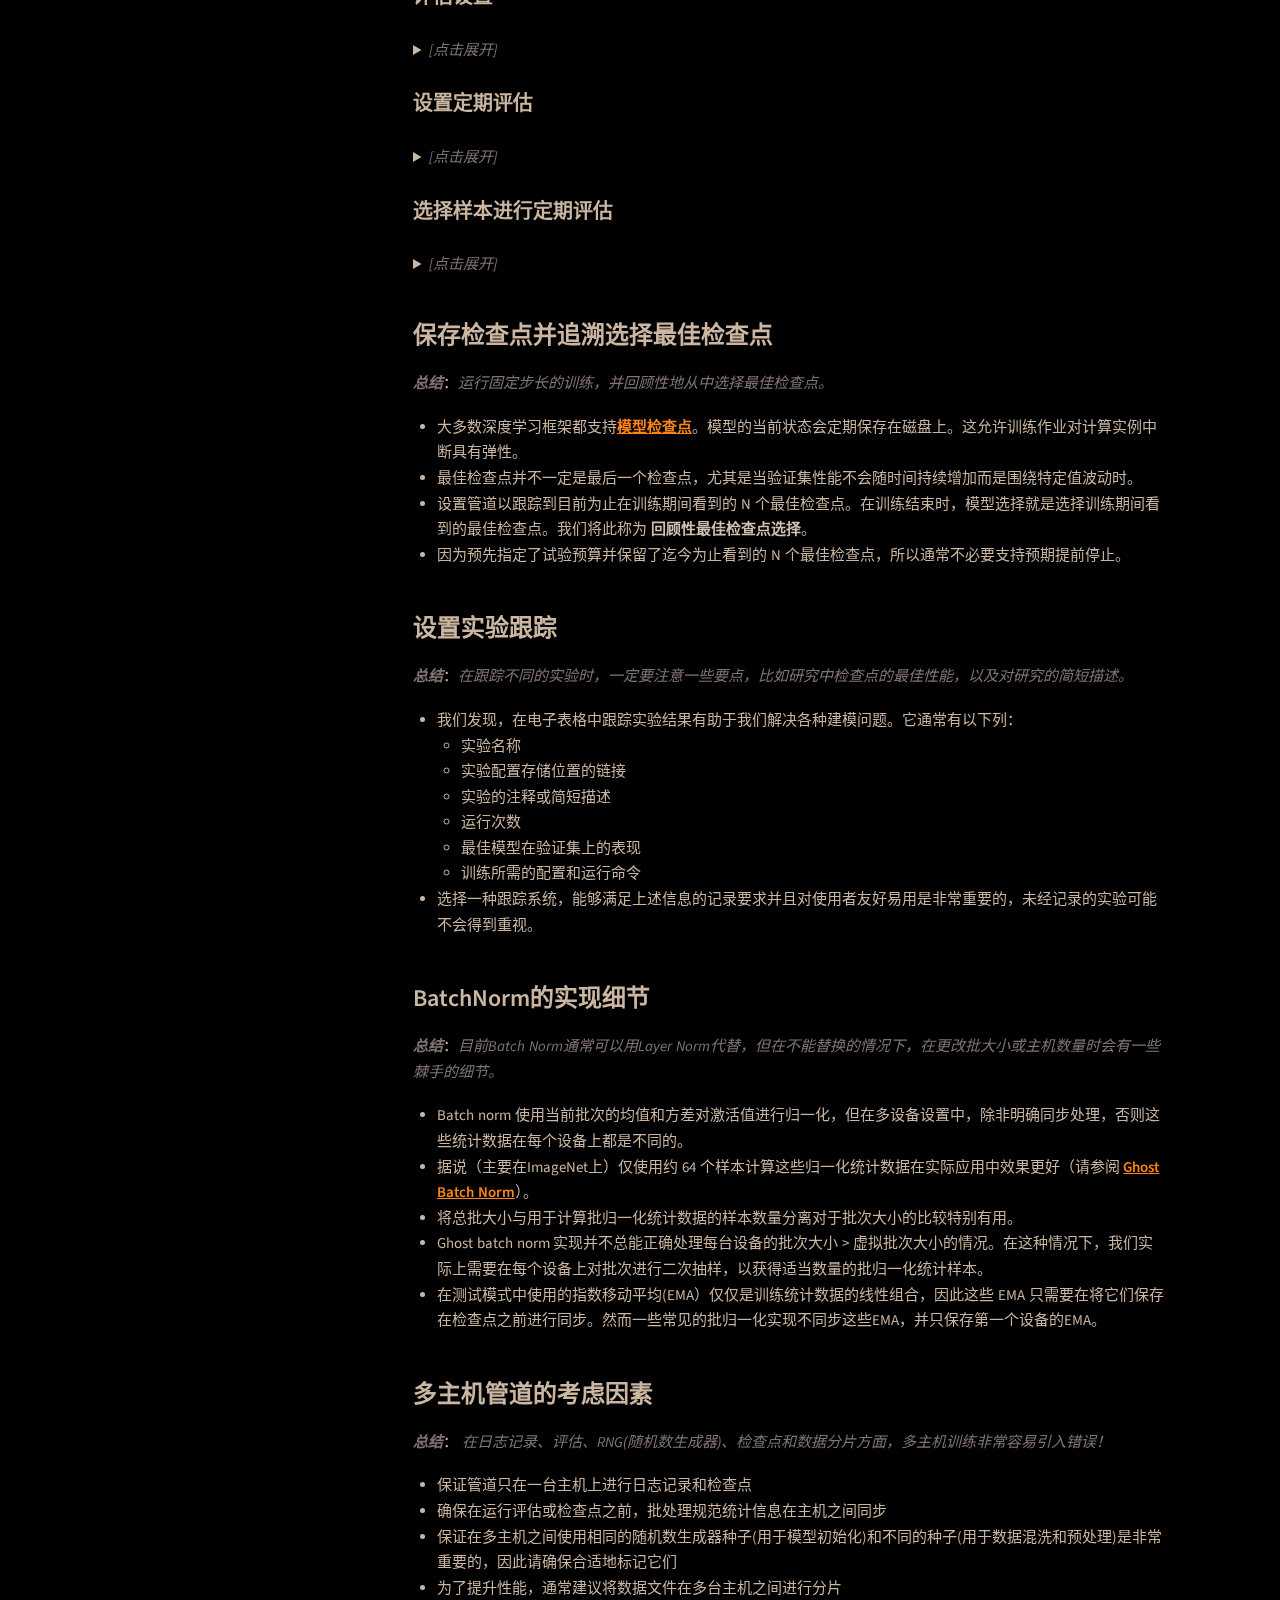
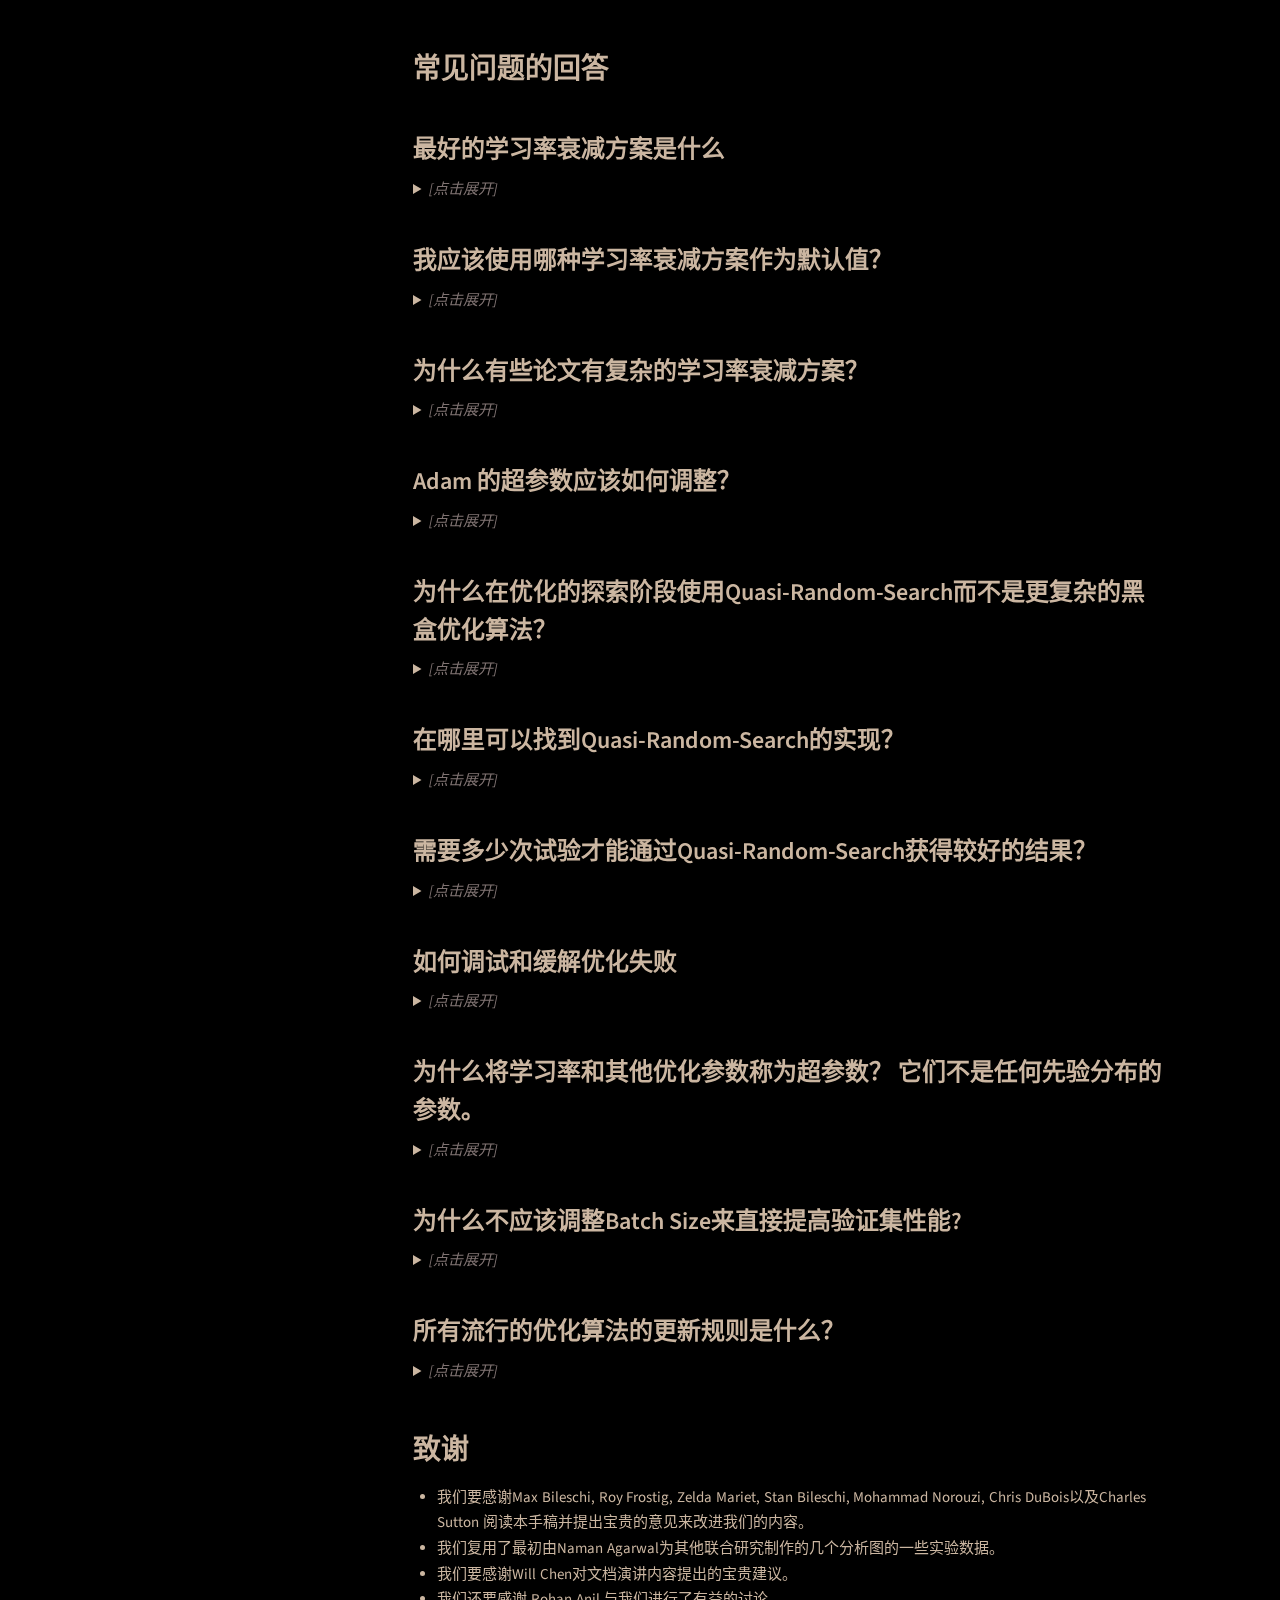
==== commit ca727667: "Update index.html" ====
--- a/index.html
+++ b/index.html
@@ -3,7 +3,7 @@
 <head>
   <meta charset="UTF-8">
   <meta http-equiv="X-UA-Compatible" content="IE=edge,chrome=1">
-  <title>Template OnePage</title>
+  <title>深度学习调优指南中文版</title>
   <link rel="shortcut icon" type="image/png" href="assets/logo_favicon.png"/>
   <meta name="viewport" content="width=device-width, user-scalable=no, initial-scale=1.0, maximum-scale=1.0, minimum-scale=1.0">
   <link rel="stylesheet" href="assets/vue.css">
@@ -17,12 +17,12 @@
 <script>
   window.$docsify = {
     themeColor: '#007BE8',
-    name: 'Template OnePage',
-    repo: 'junxnone/onepage',
-    loadSidebar: false,
+    name: '深度学习调优指南中文版',
+    repo: 'junxnone/tpcn',
+    loadSidebar: true,
     hideSidebar: true,
     loadNavbar: '../NAV.md',
-    mergeNavbar: false,
+    mergeNavbar: true,
     auto2top: true,
     copyCode: {
       buttonText : '复制',
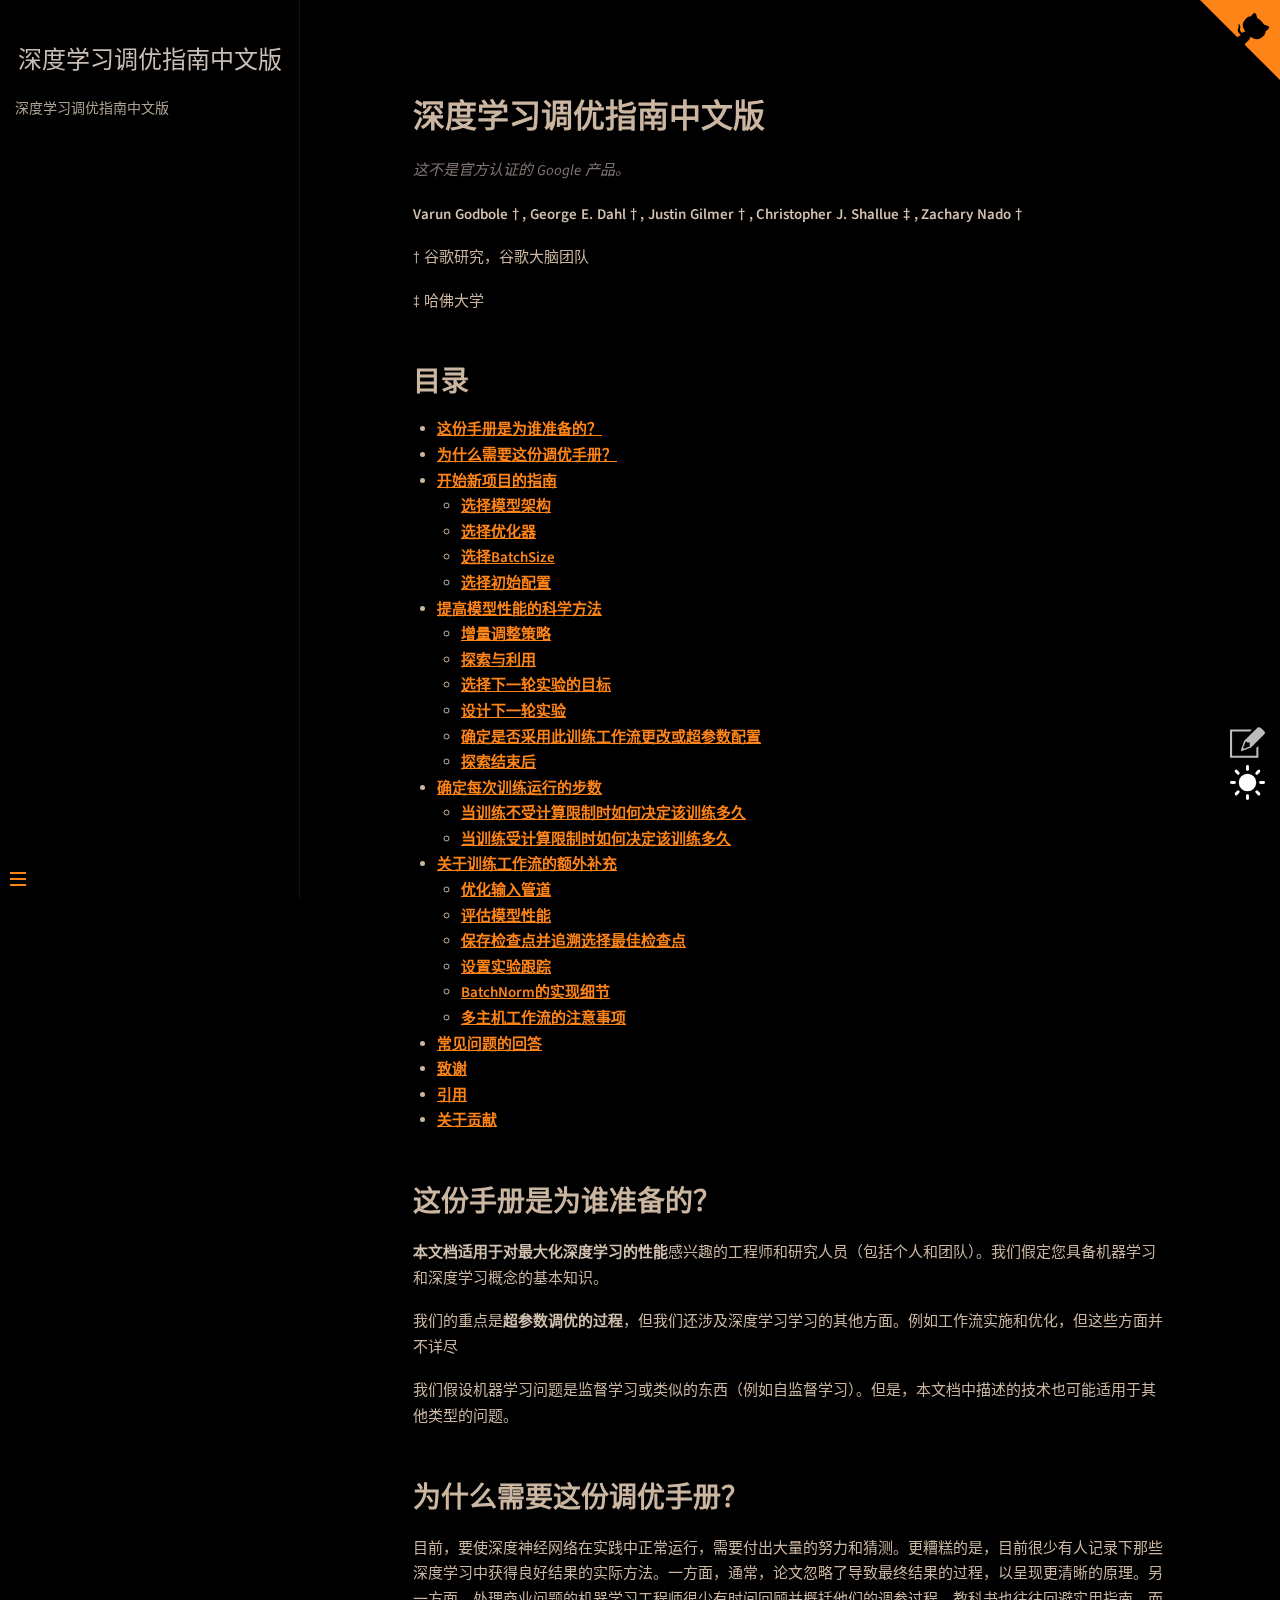
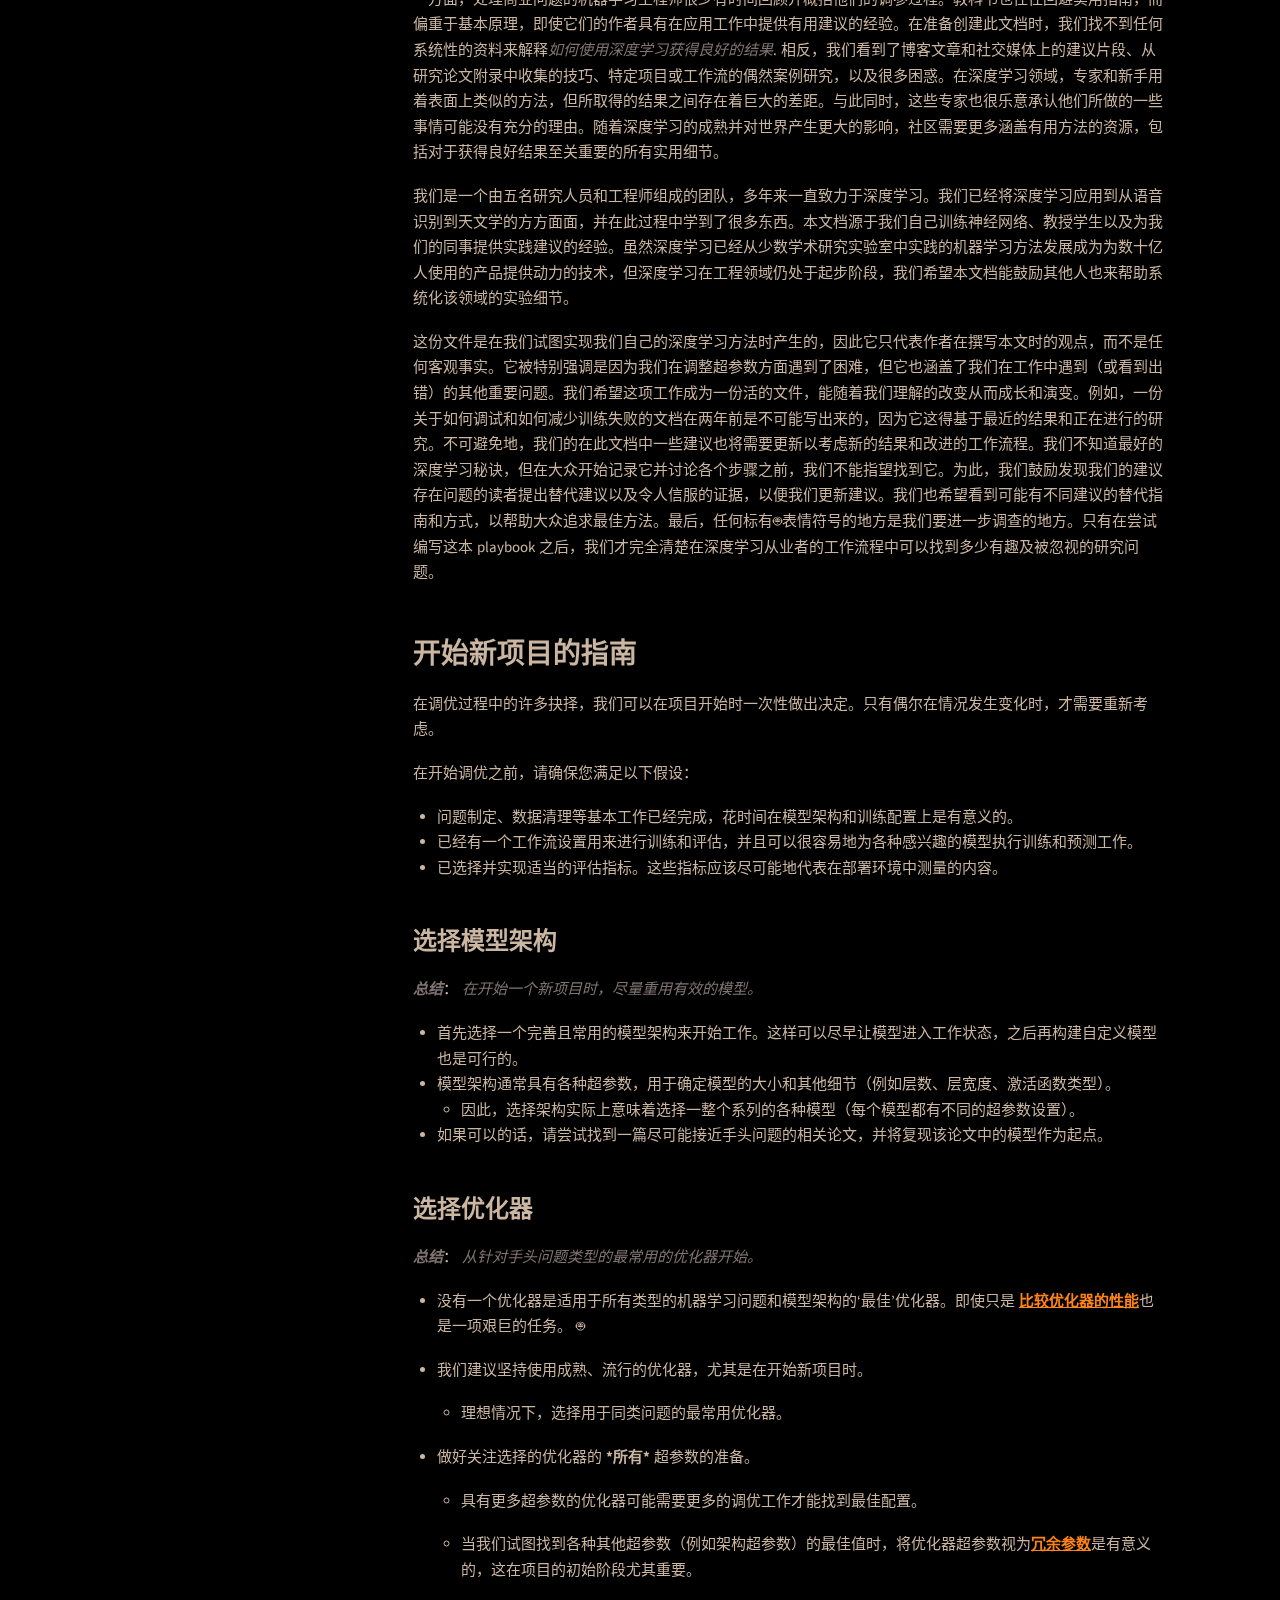
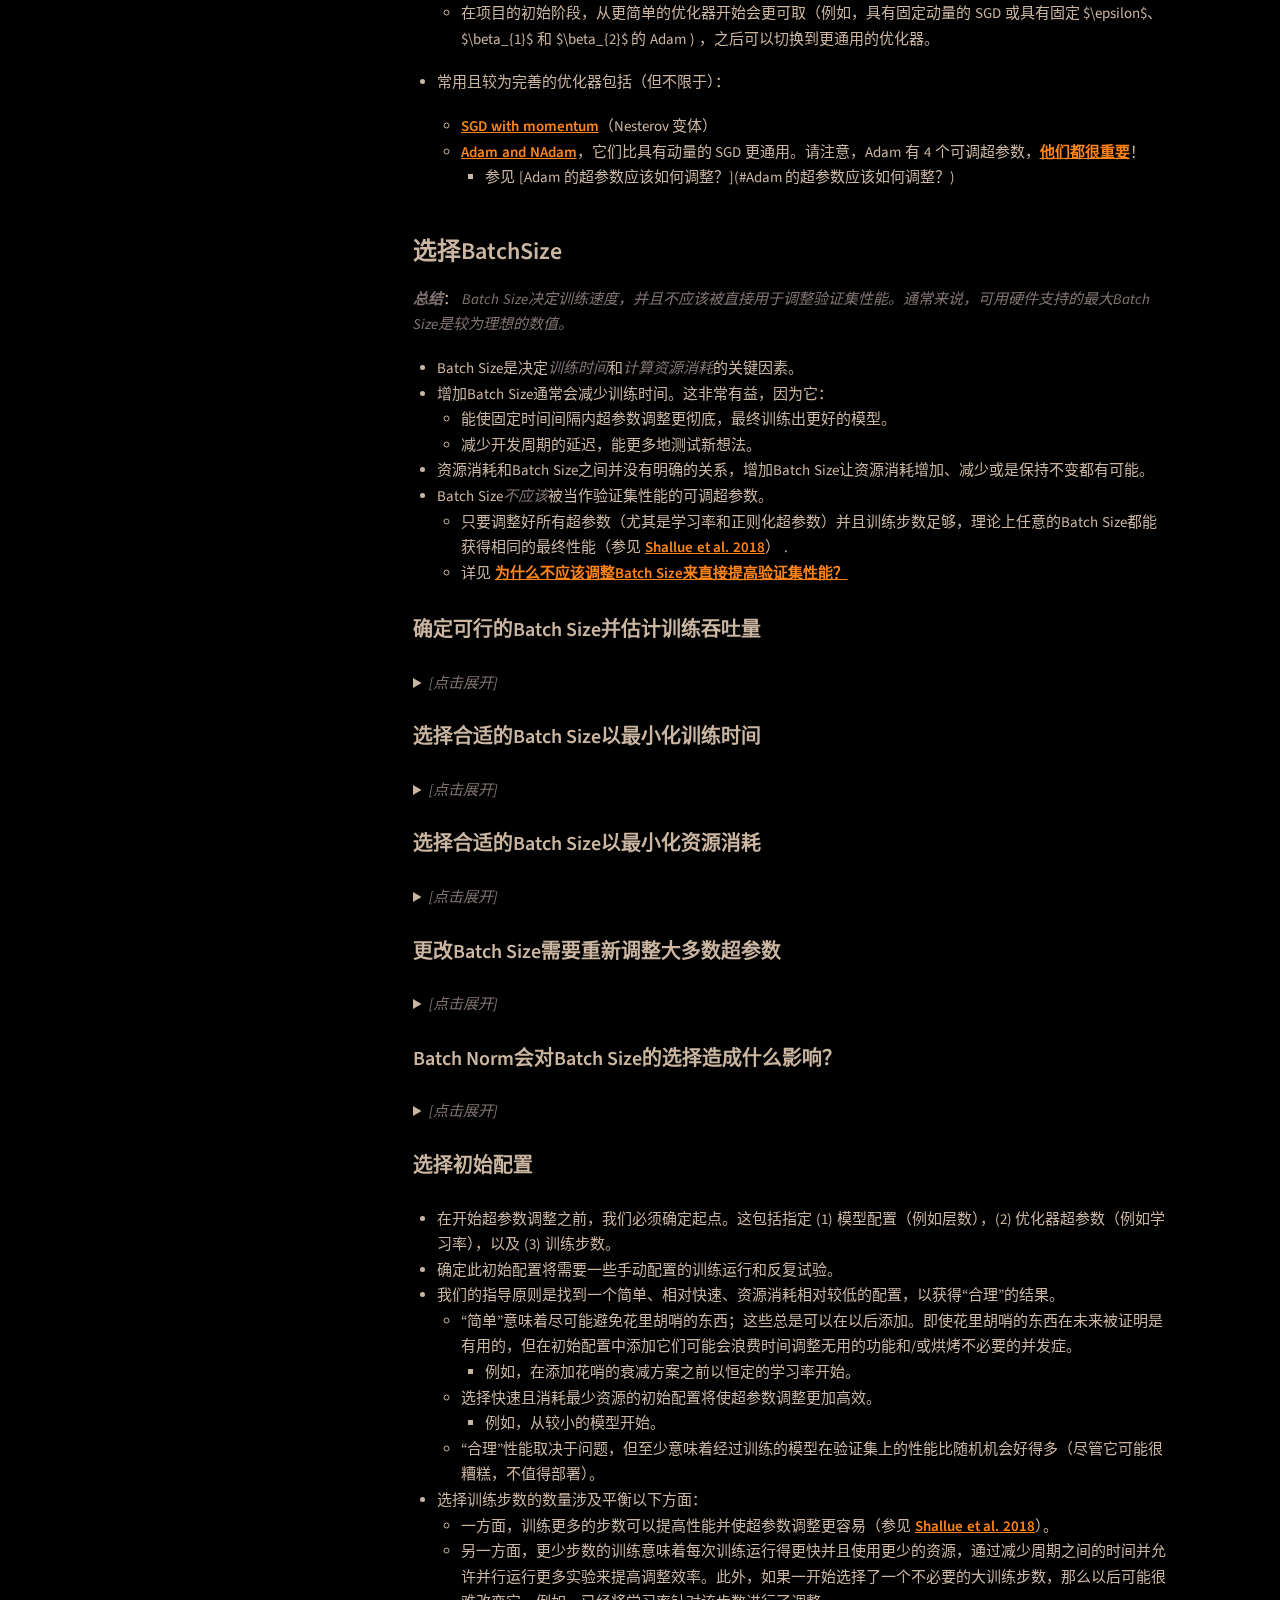
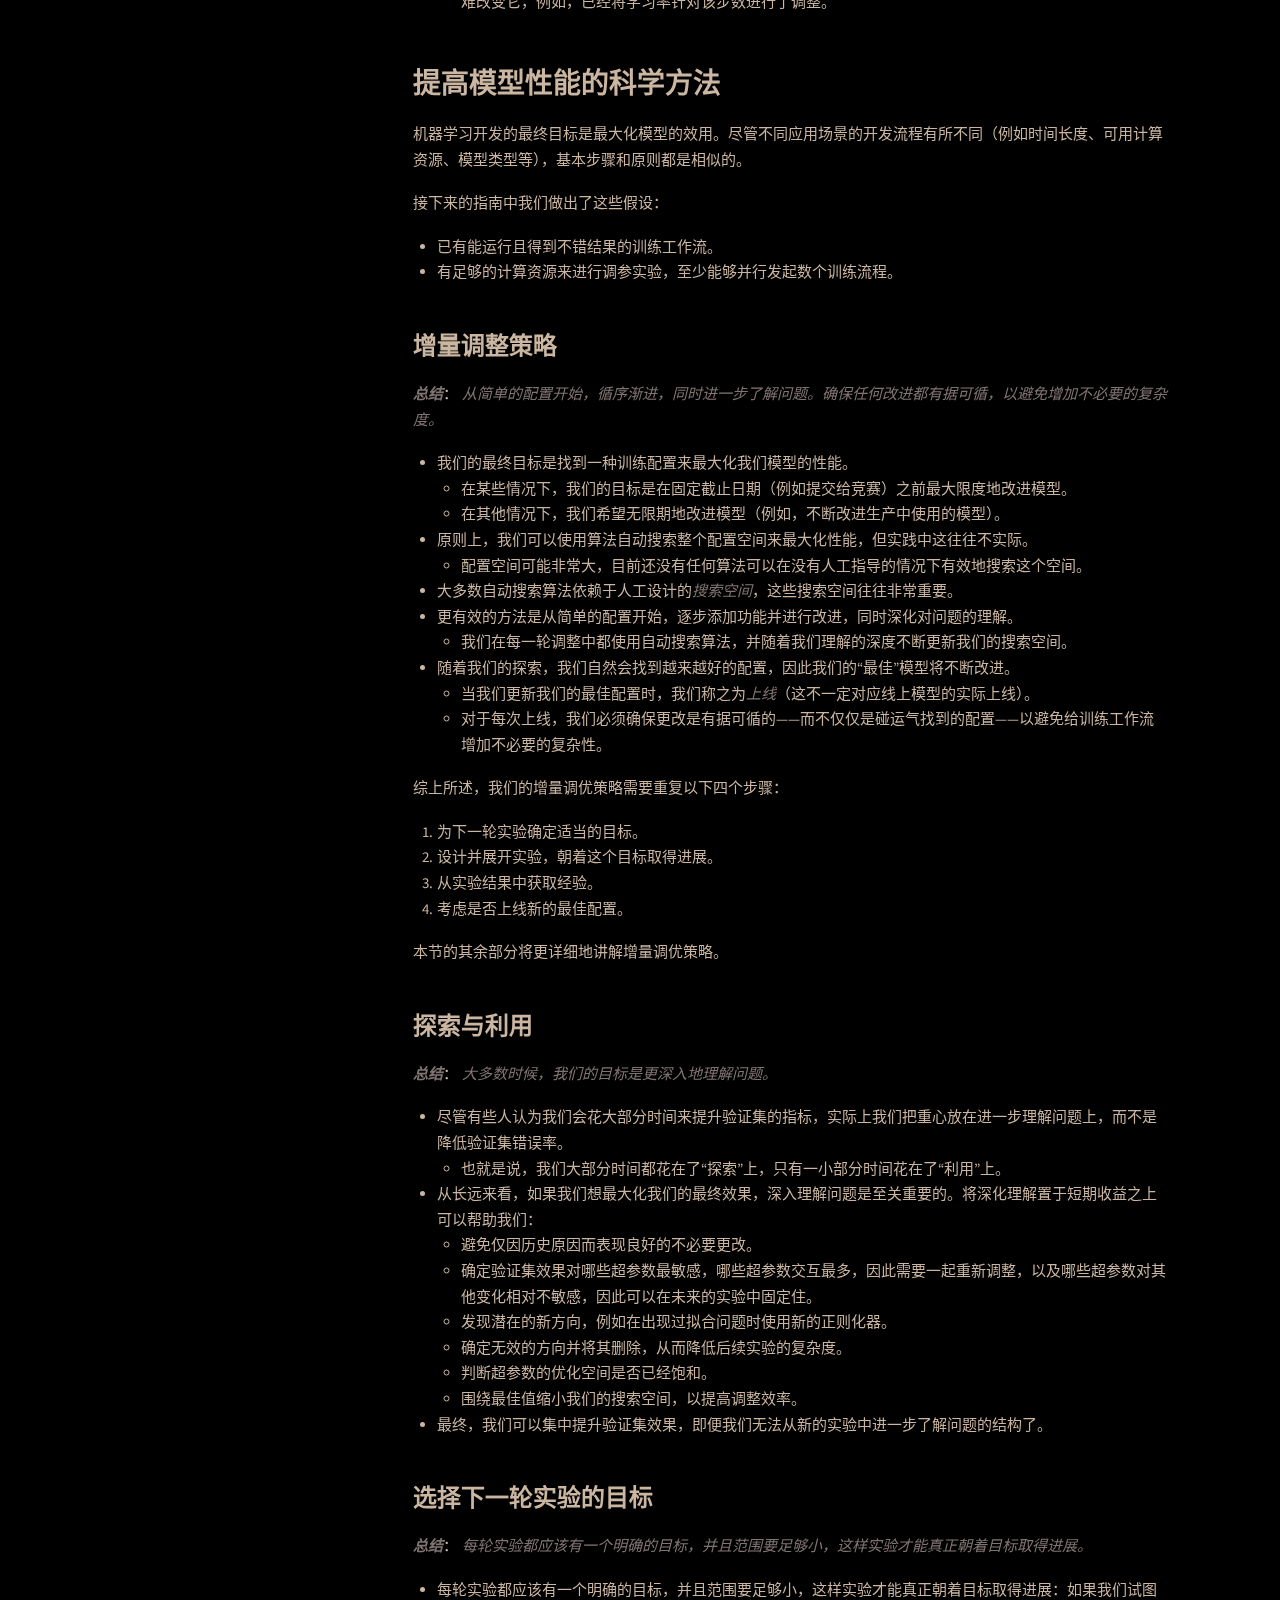
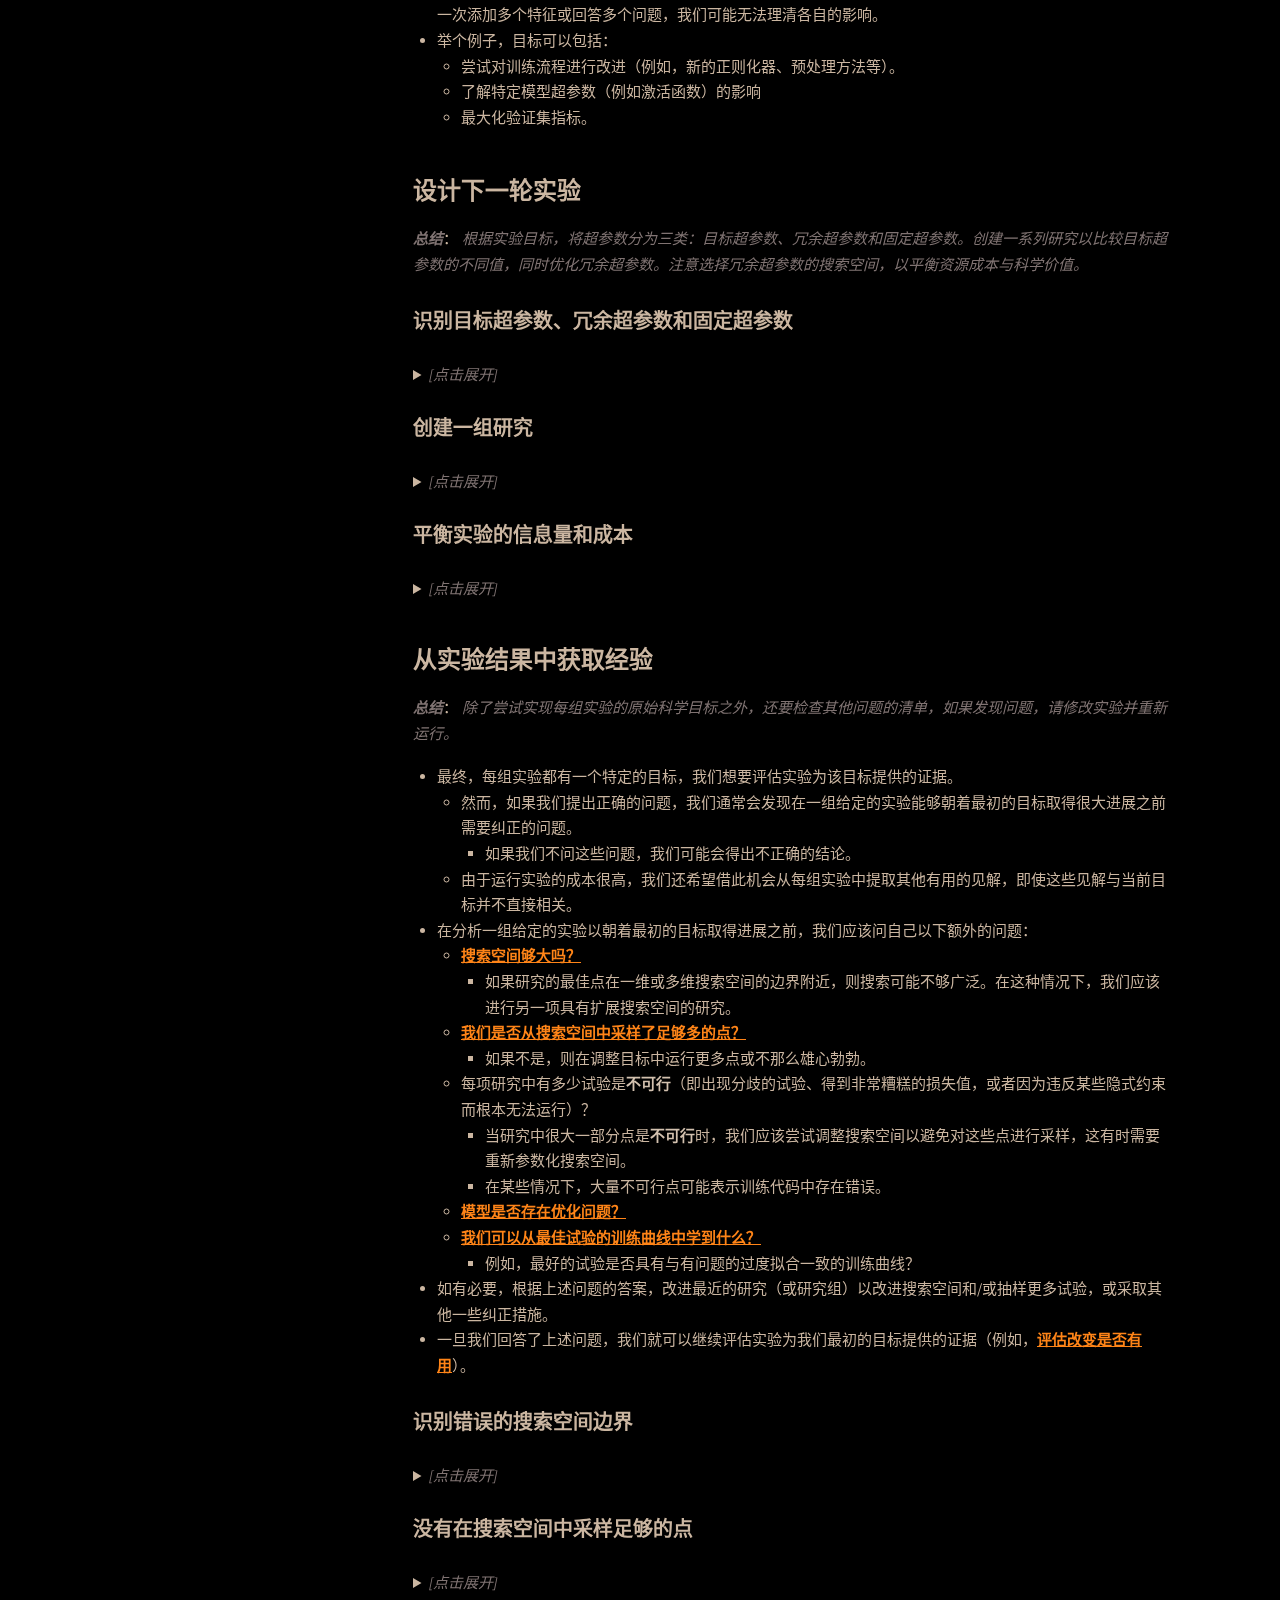
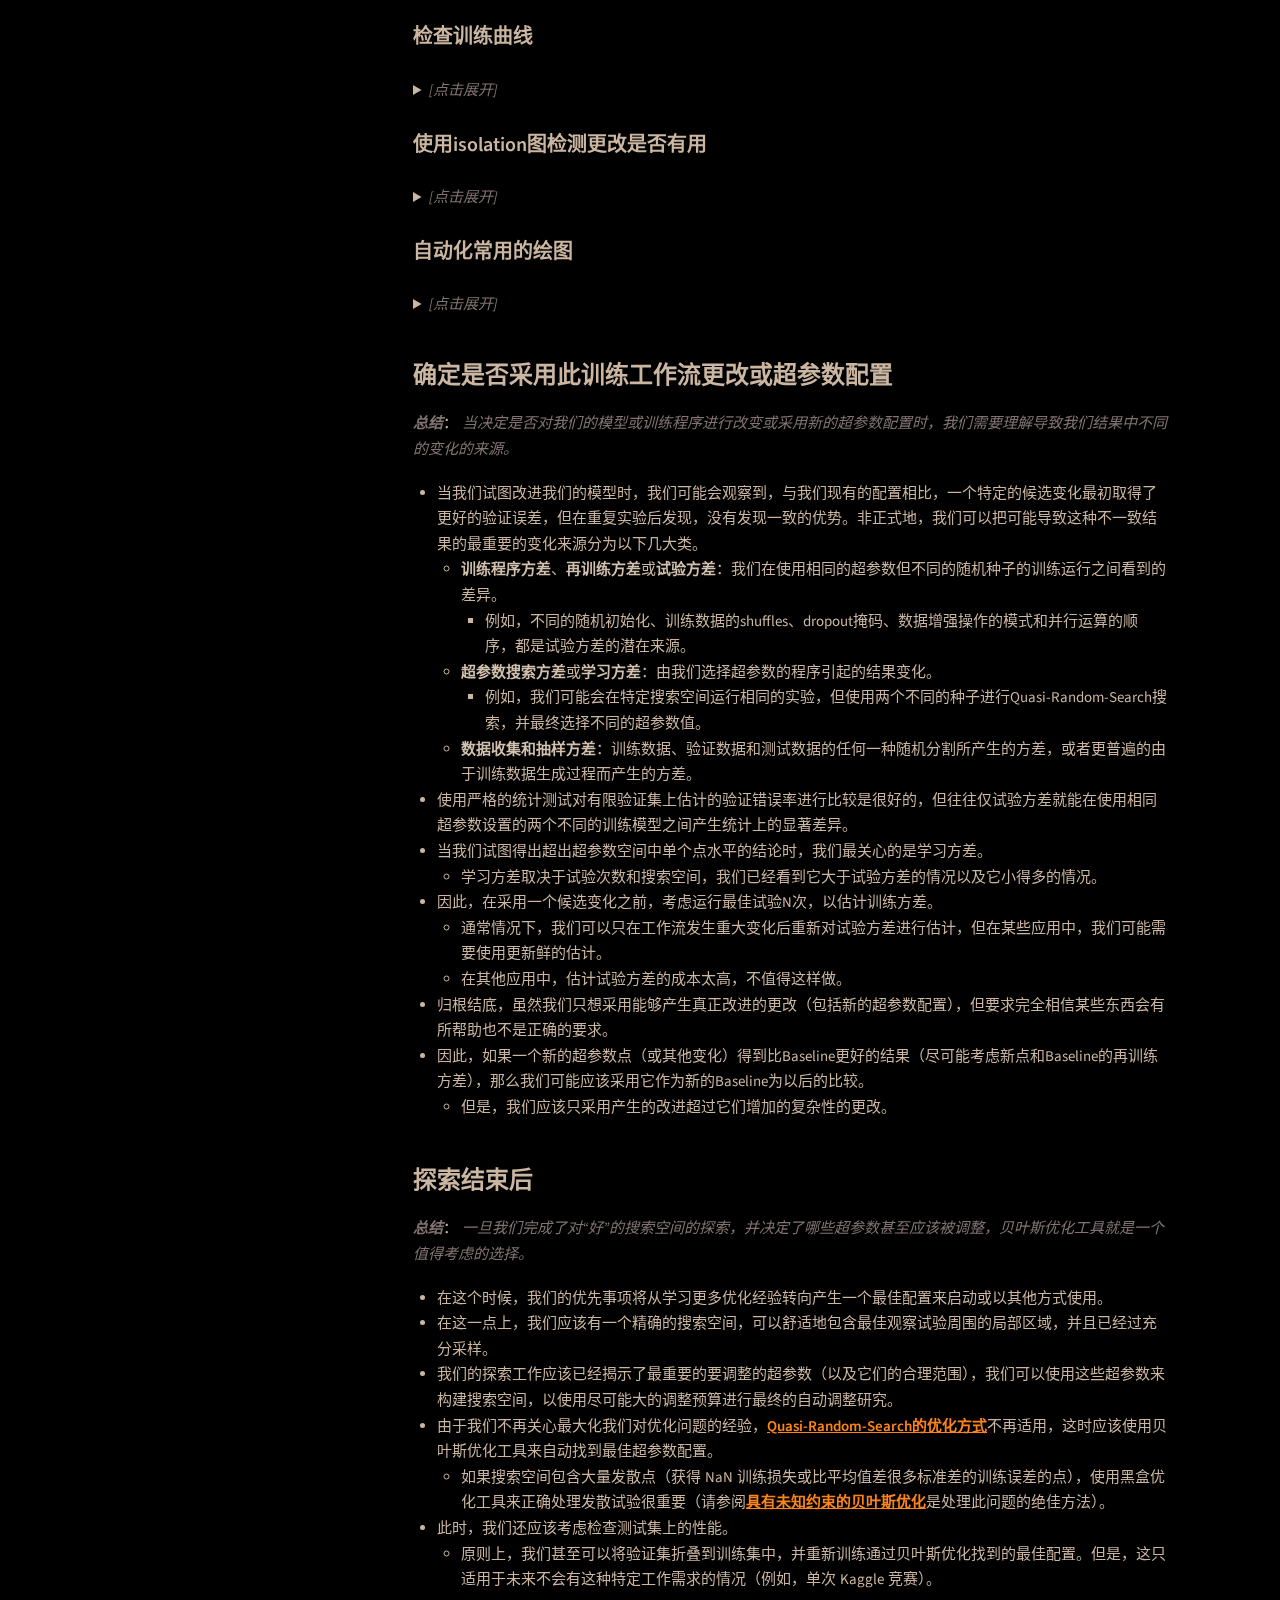
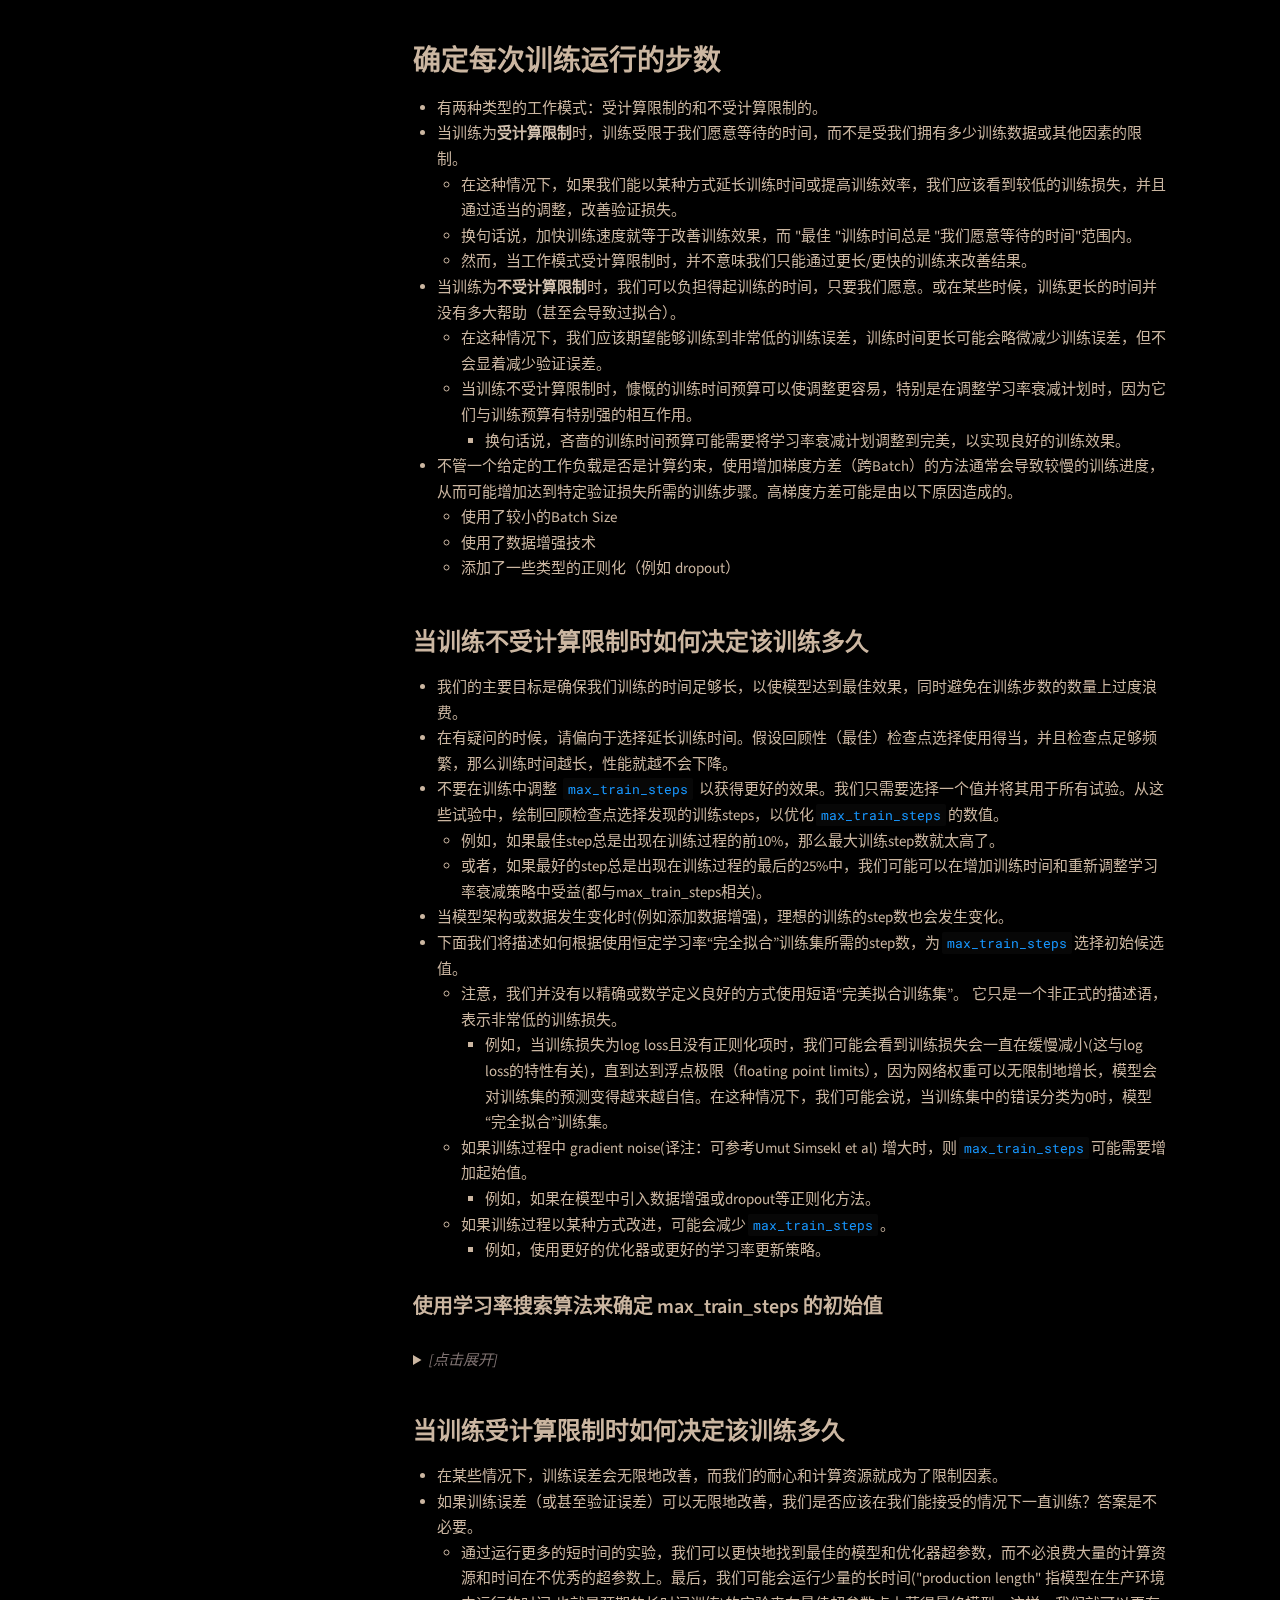
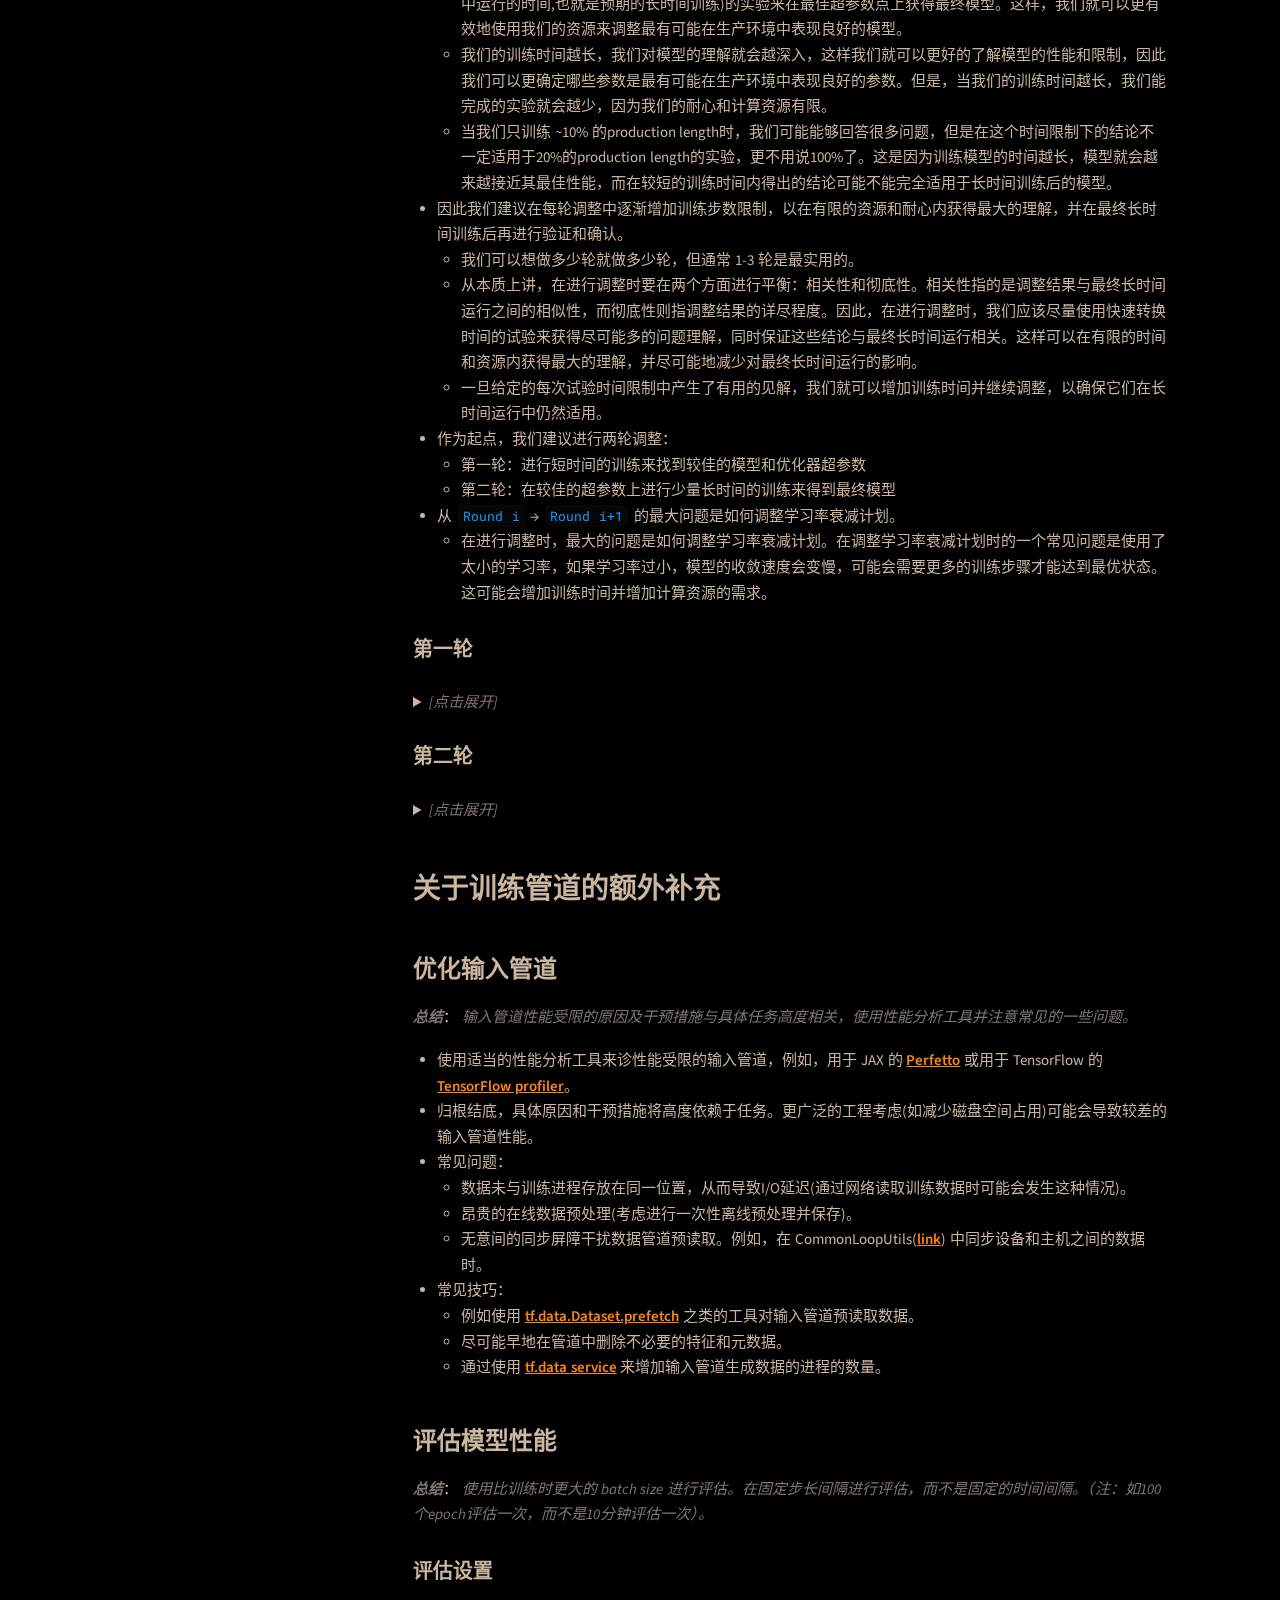
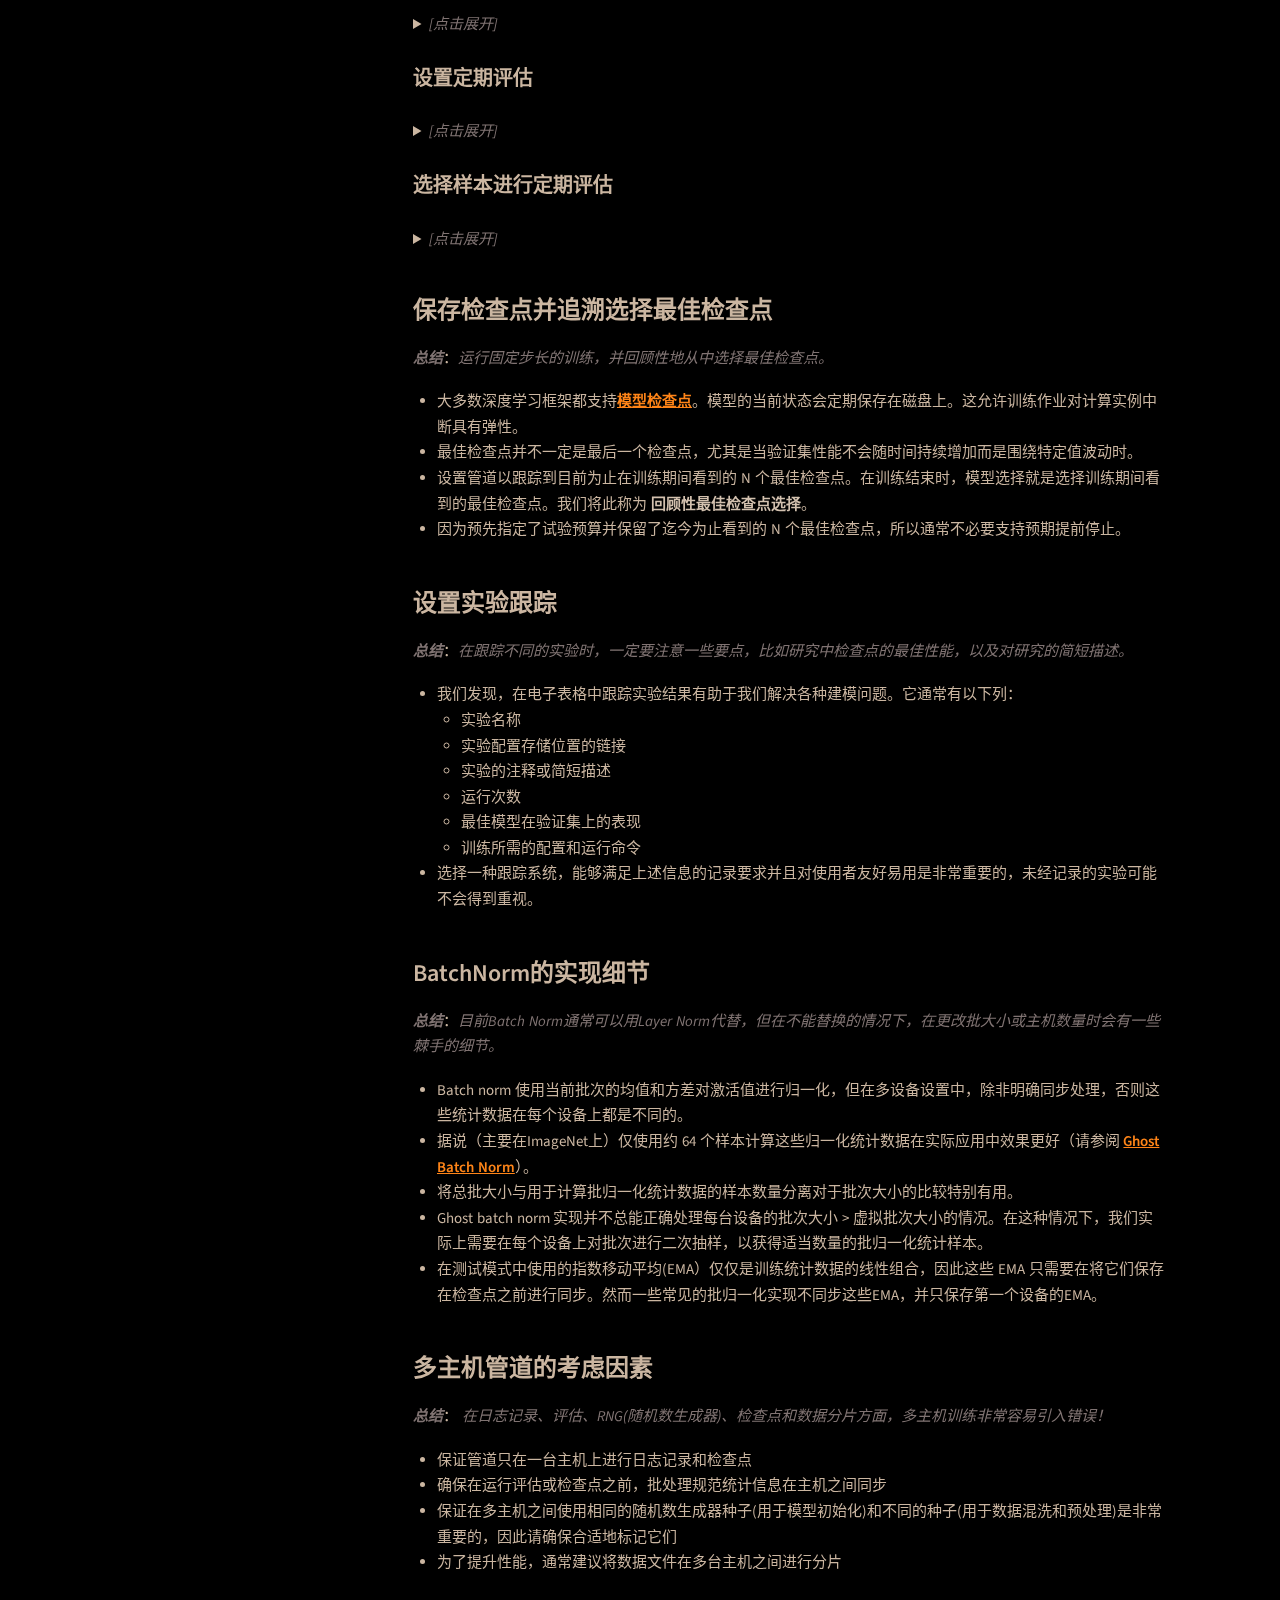
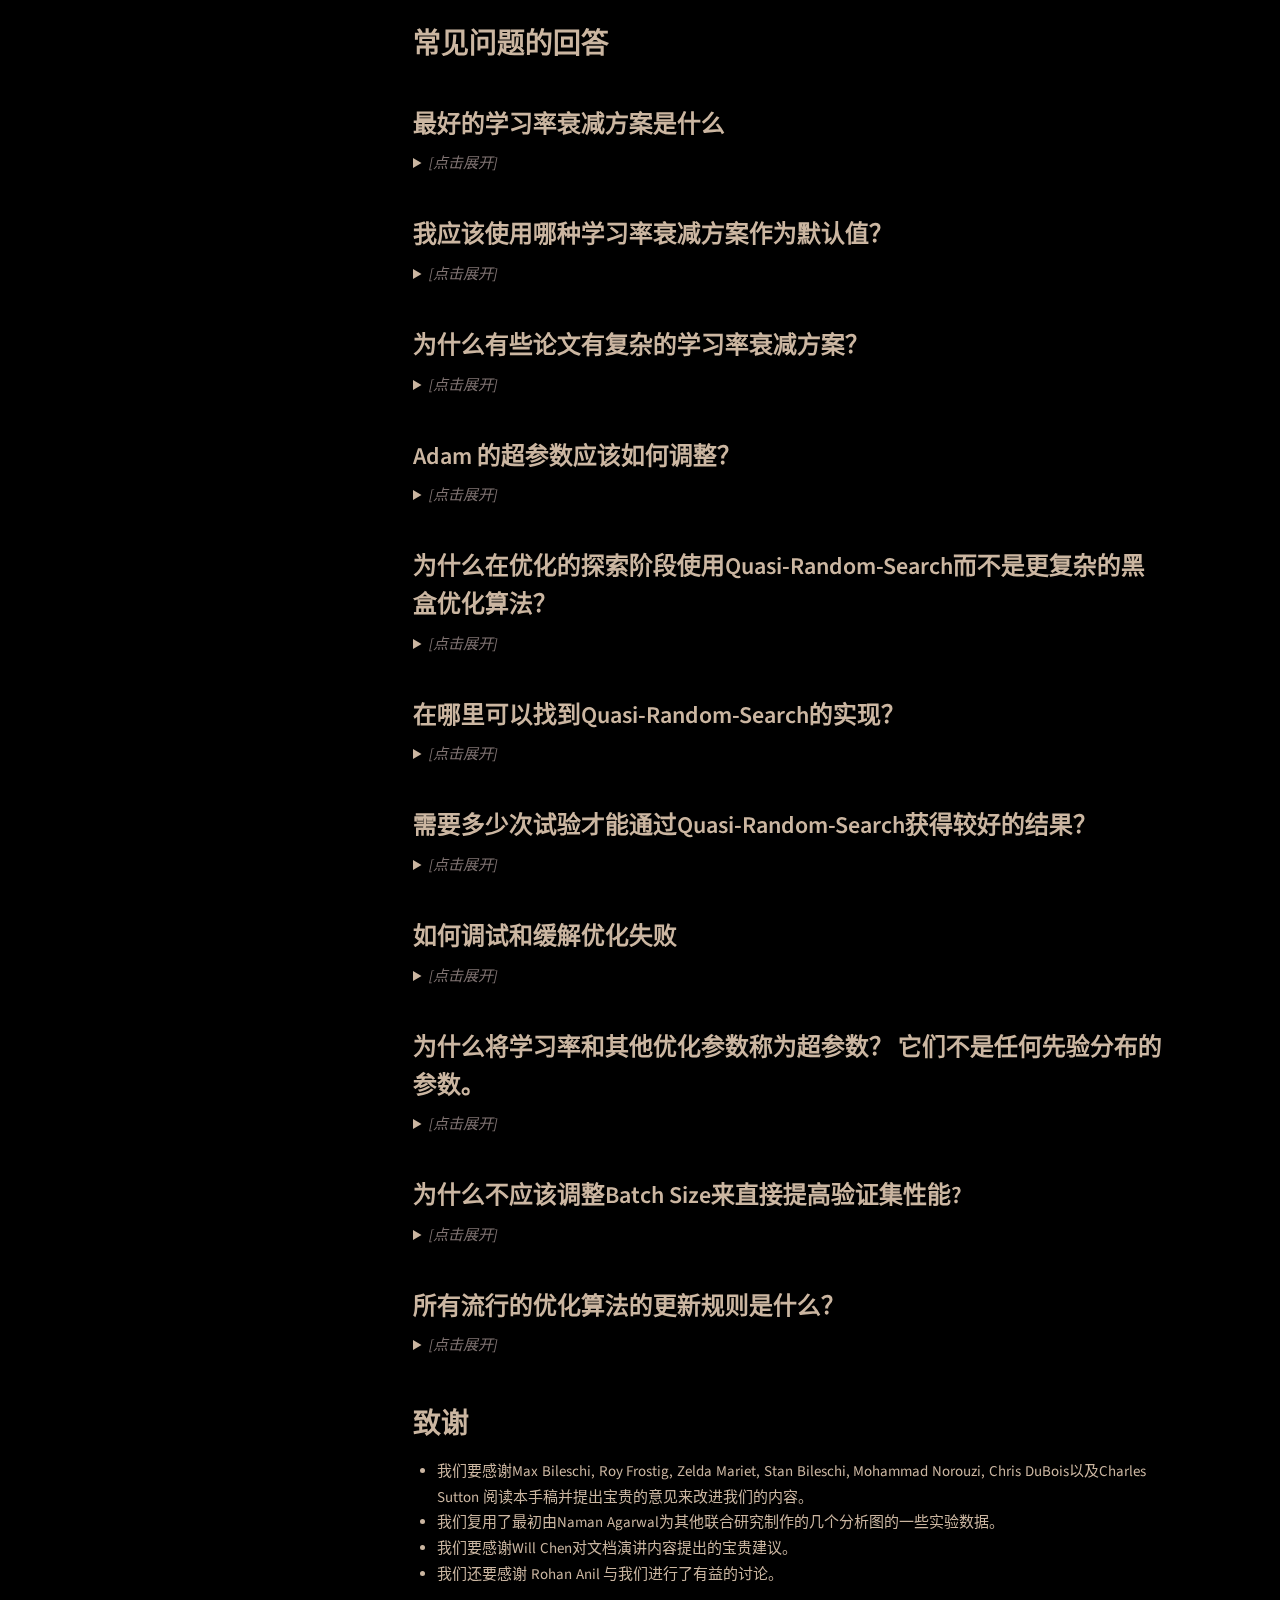
==== commit 7b6449f2: "Update index.html" ====
--- a/index.html
+++ b/index.html
@@ -19,10 +19,11 @@
     themeColor: '#007BE8',
     name: '深度学习调优指南中文版',
     repo: 'junxnone/tpcn',
-    loadSidebar: true,
-    hideSidebar: true,
+    loadSidebar: '_sidebar.md',
     loadNavbar: '../NAV.md',
-    mergeNavbar: true,
+    mergeNavbar: false,
+    maxLevel: 6,
+    subMaxLevel: 6,
     auto2top: true,
     copyCode: {
       buttonText : '复制',
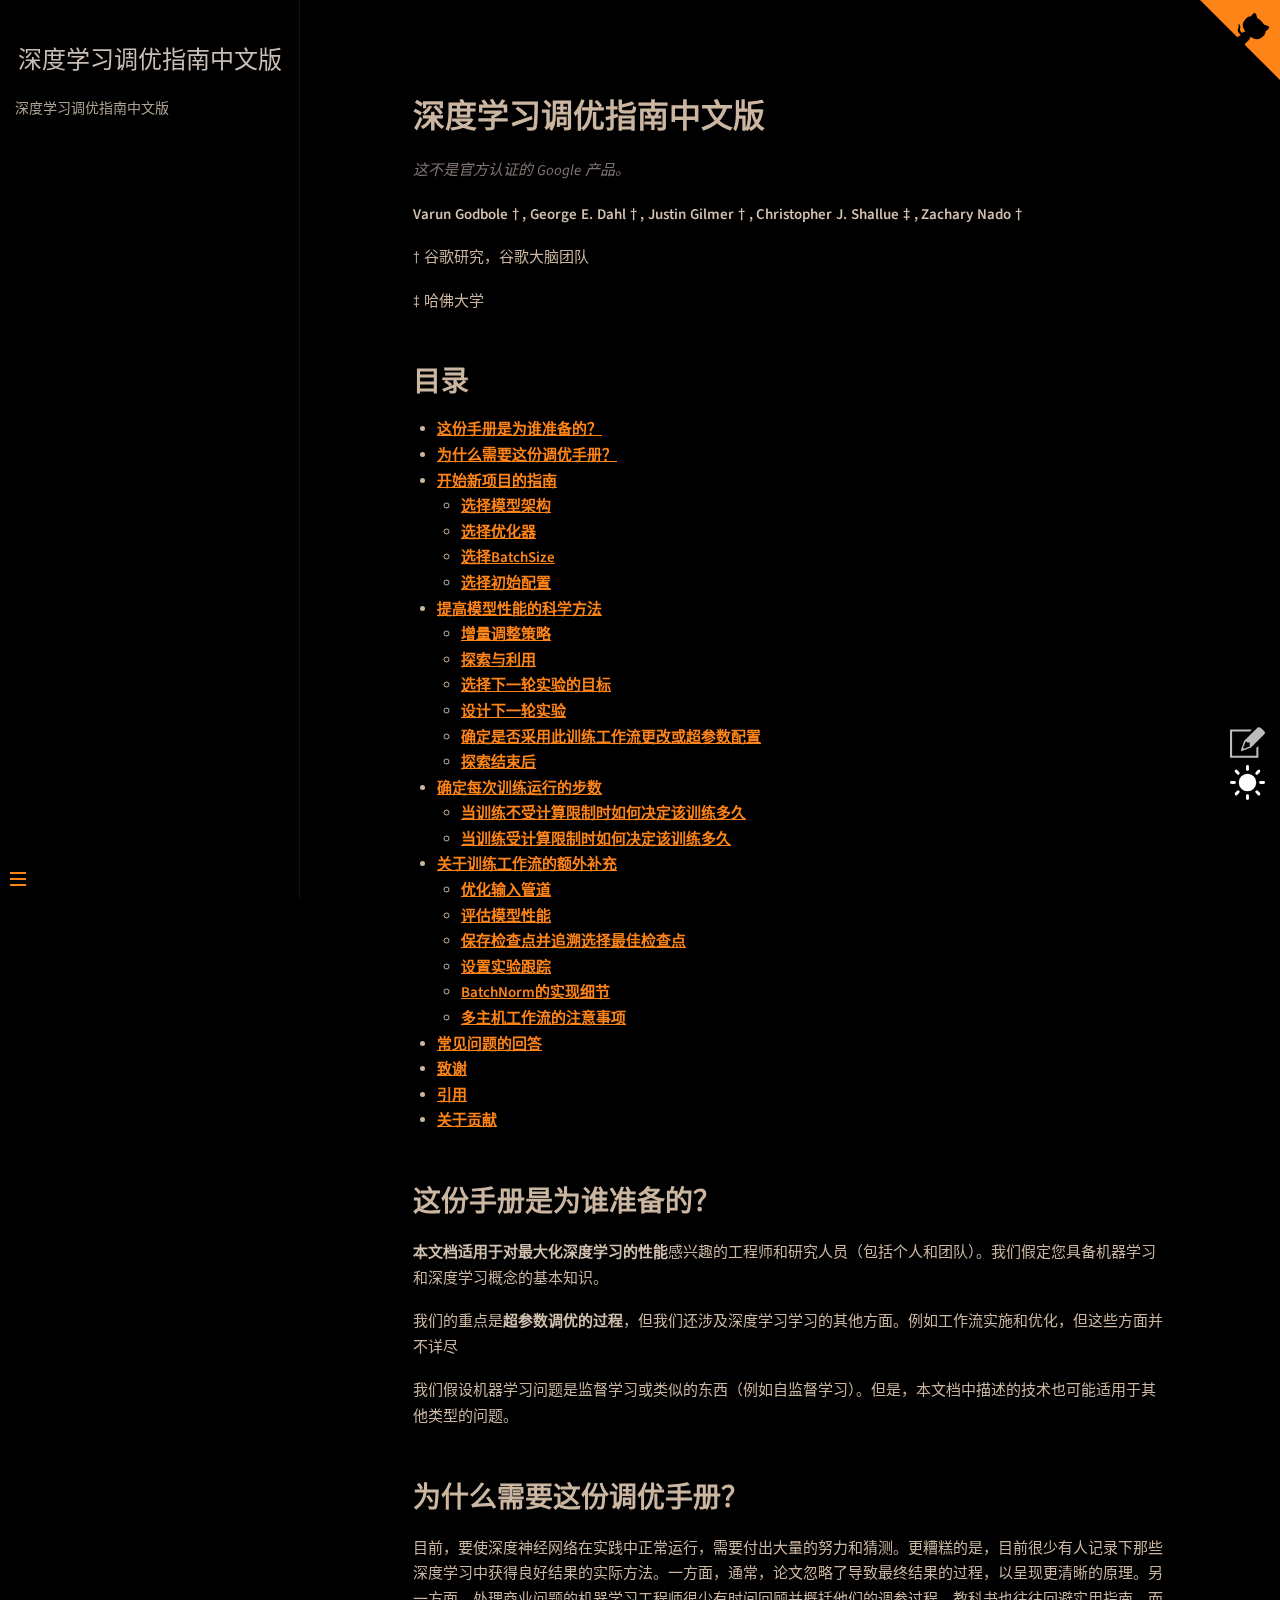
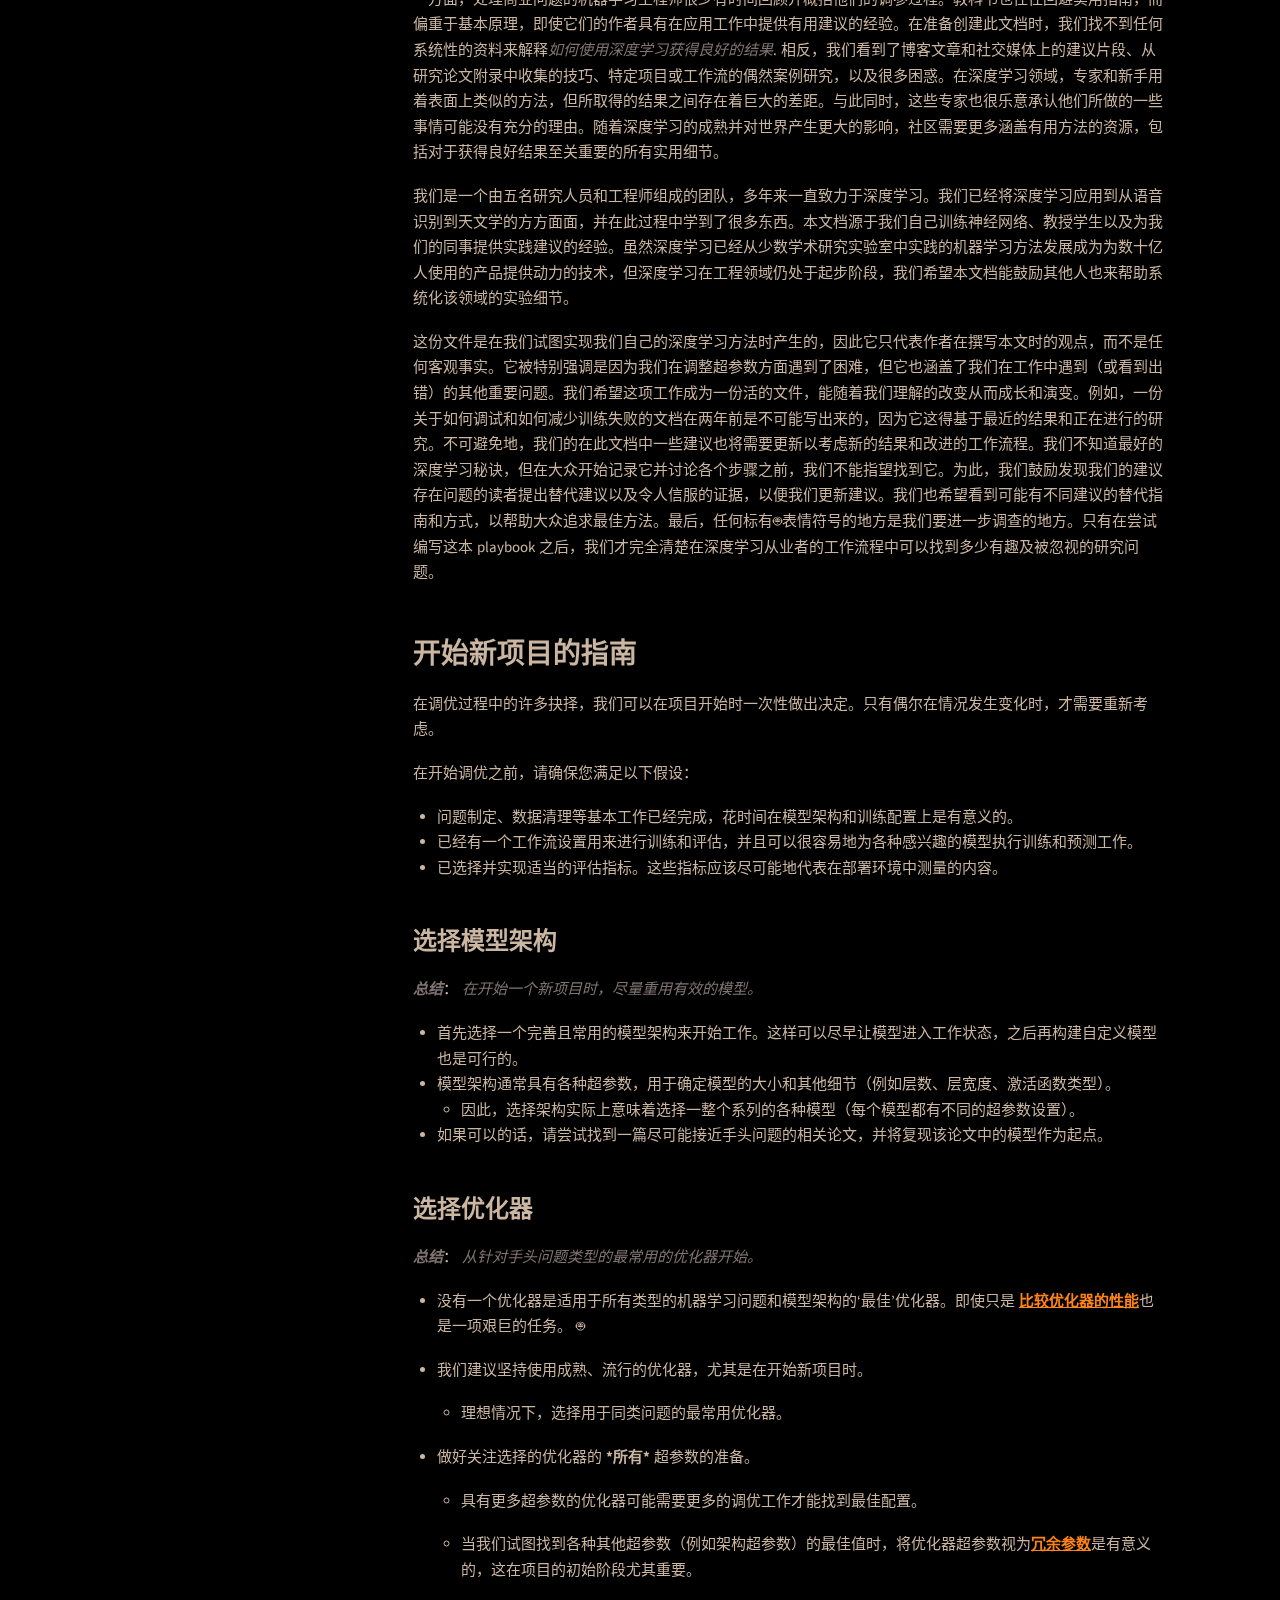
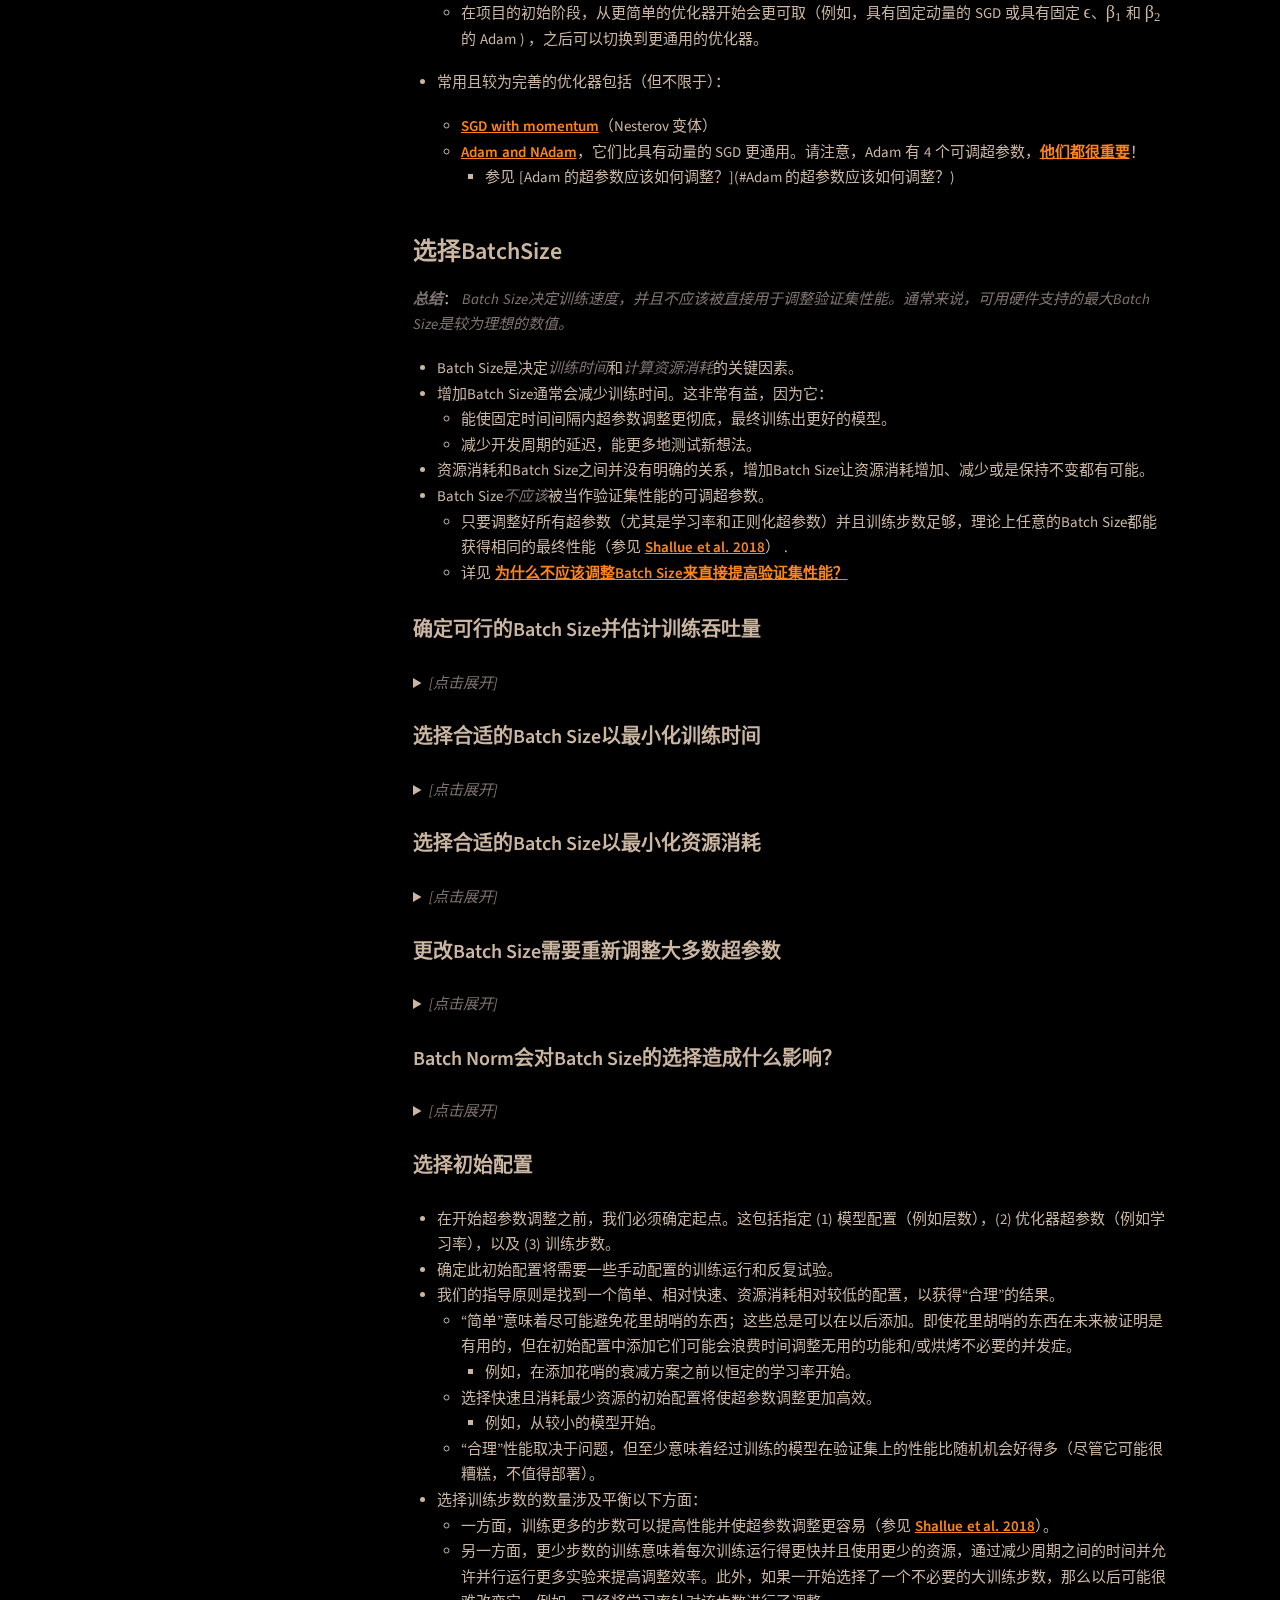
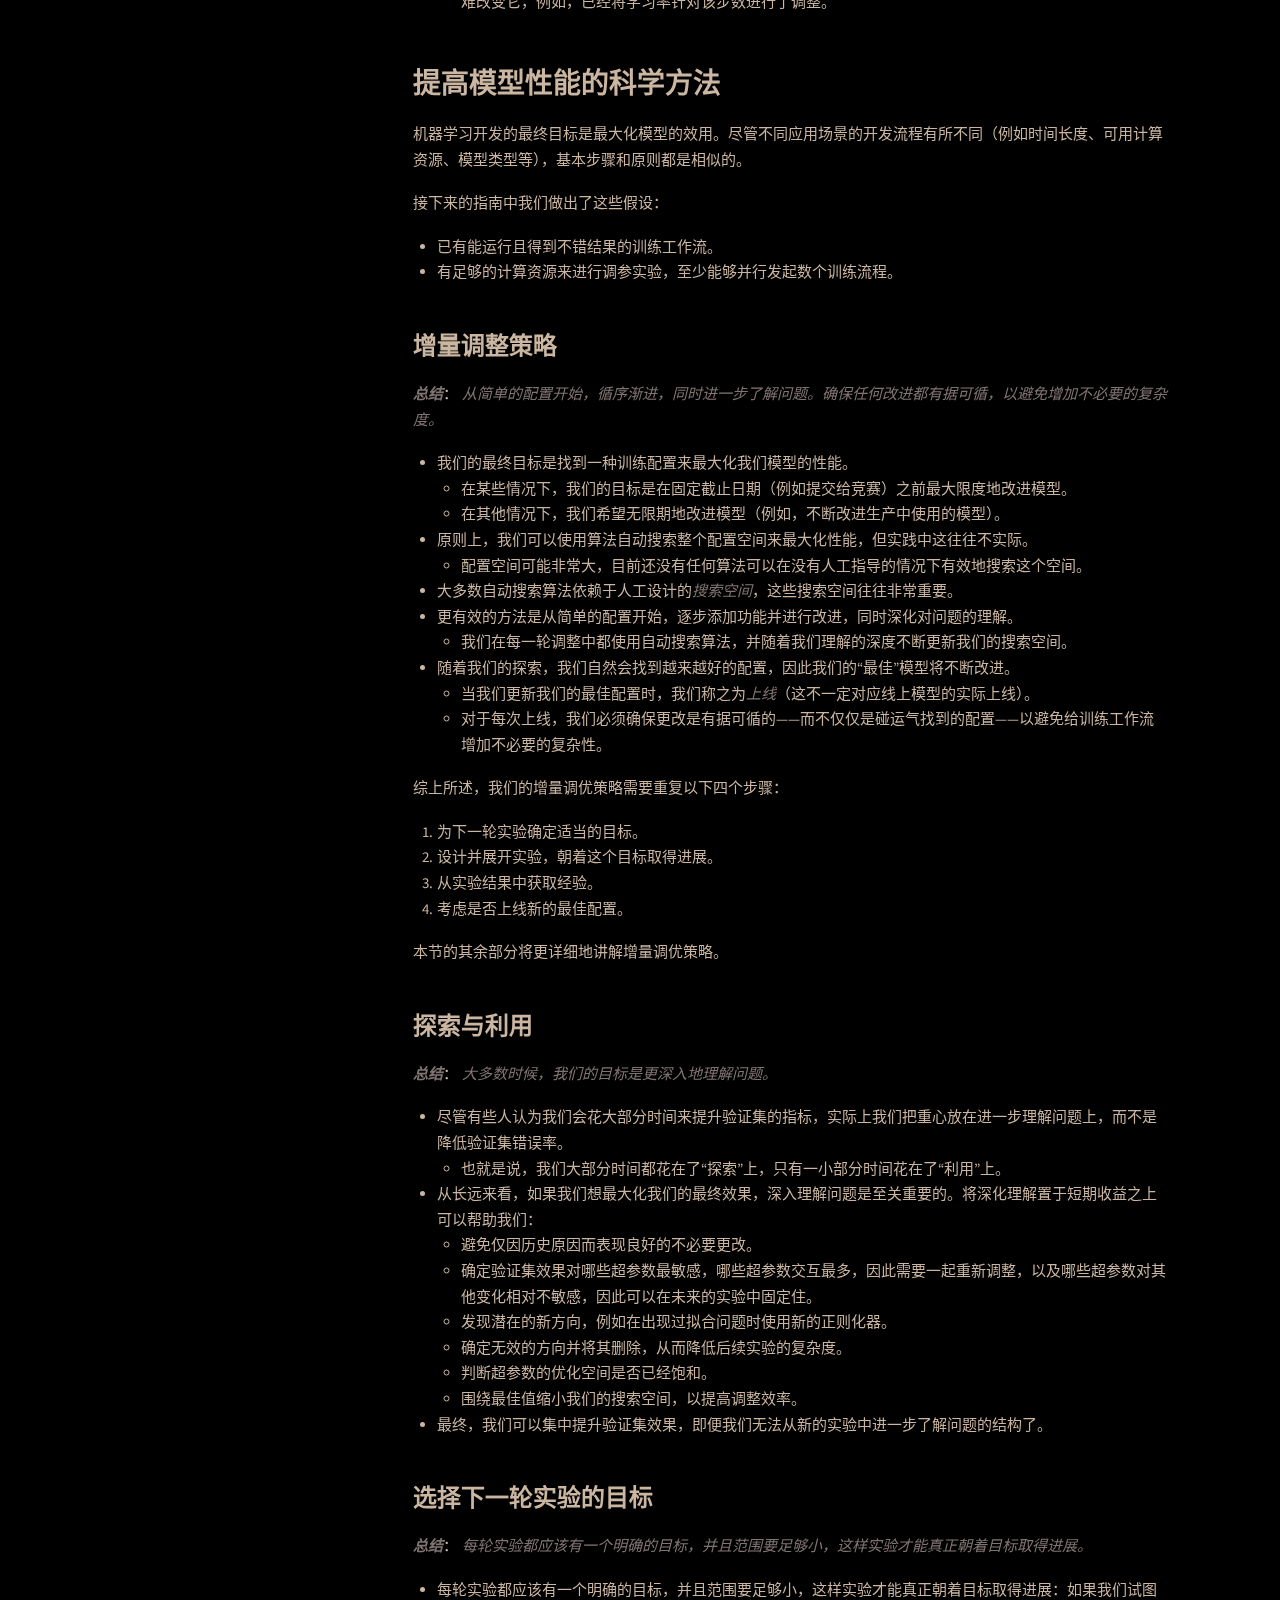
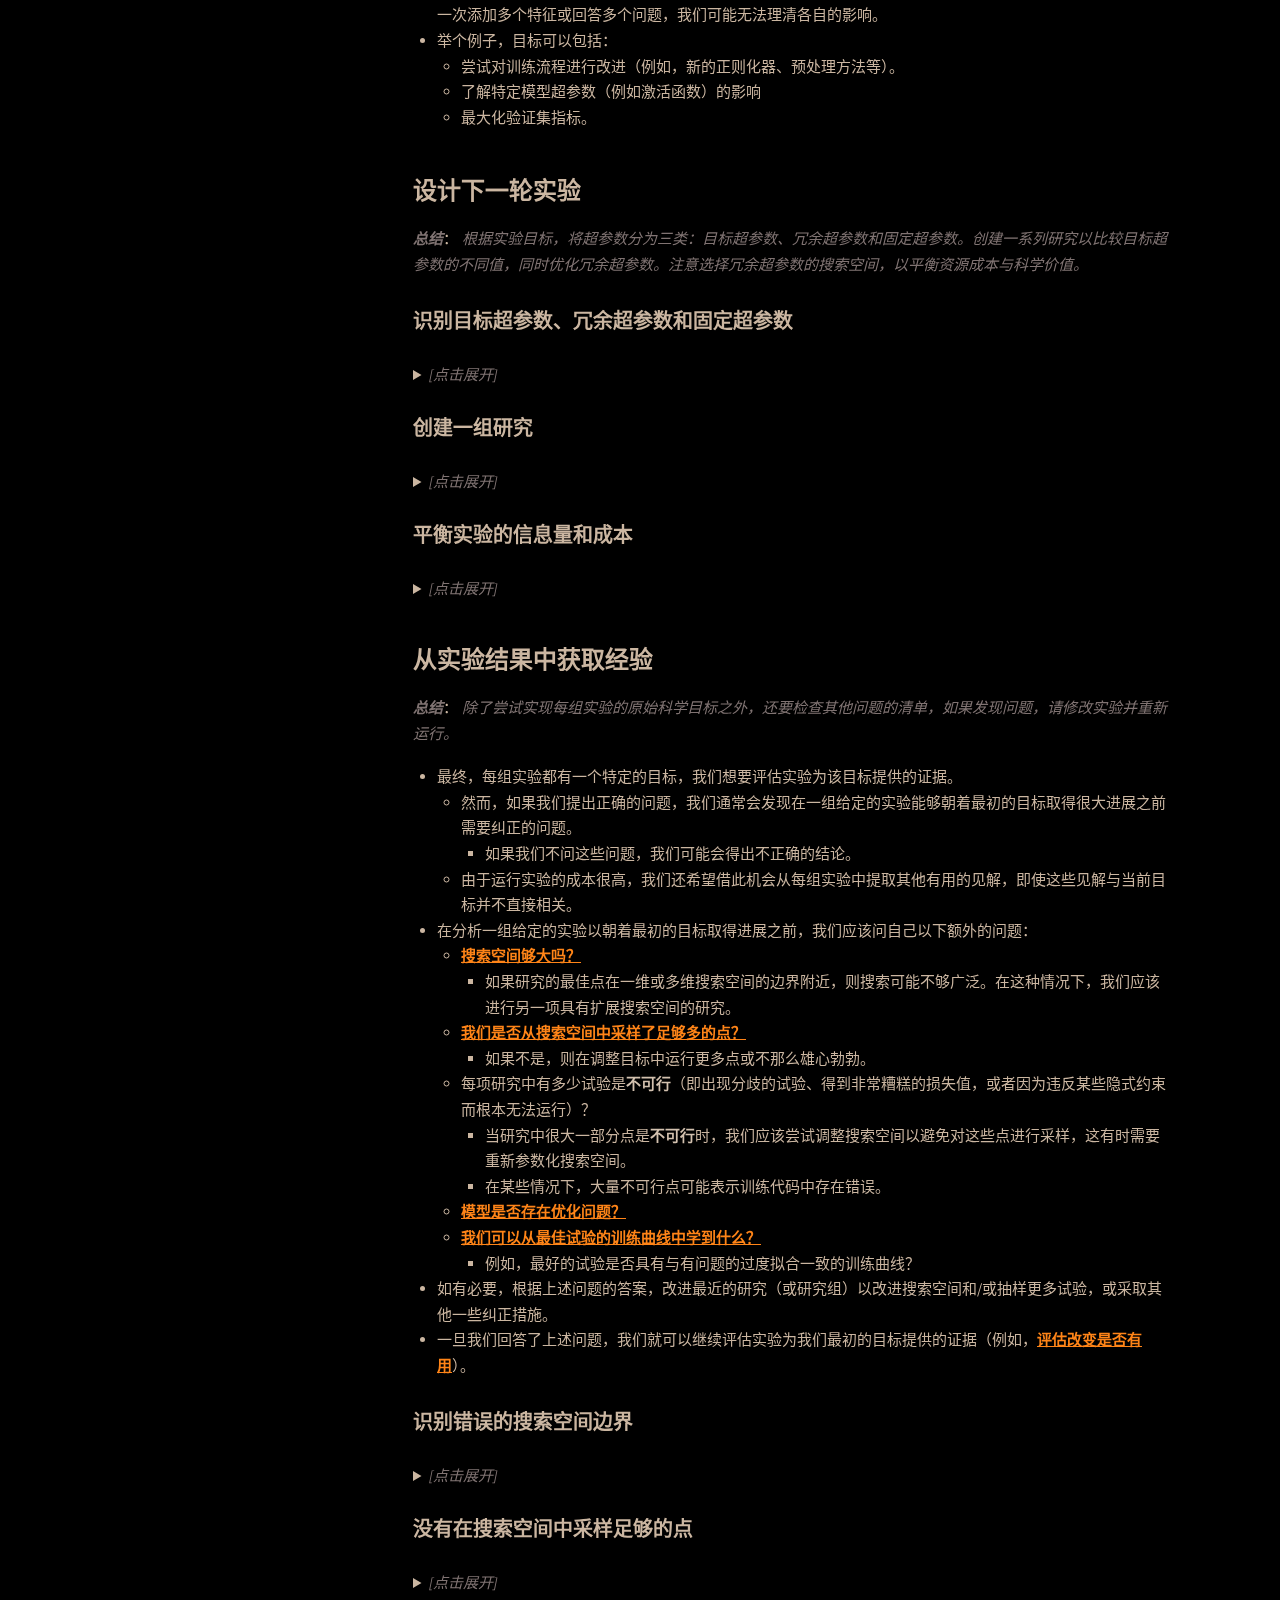
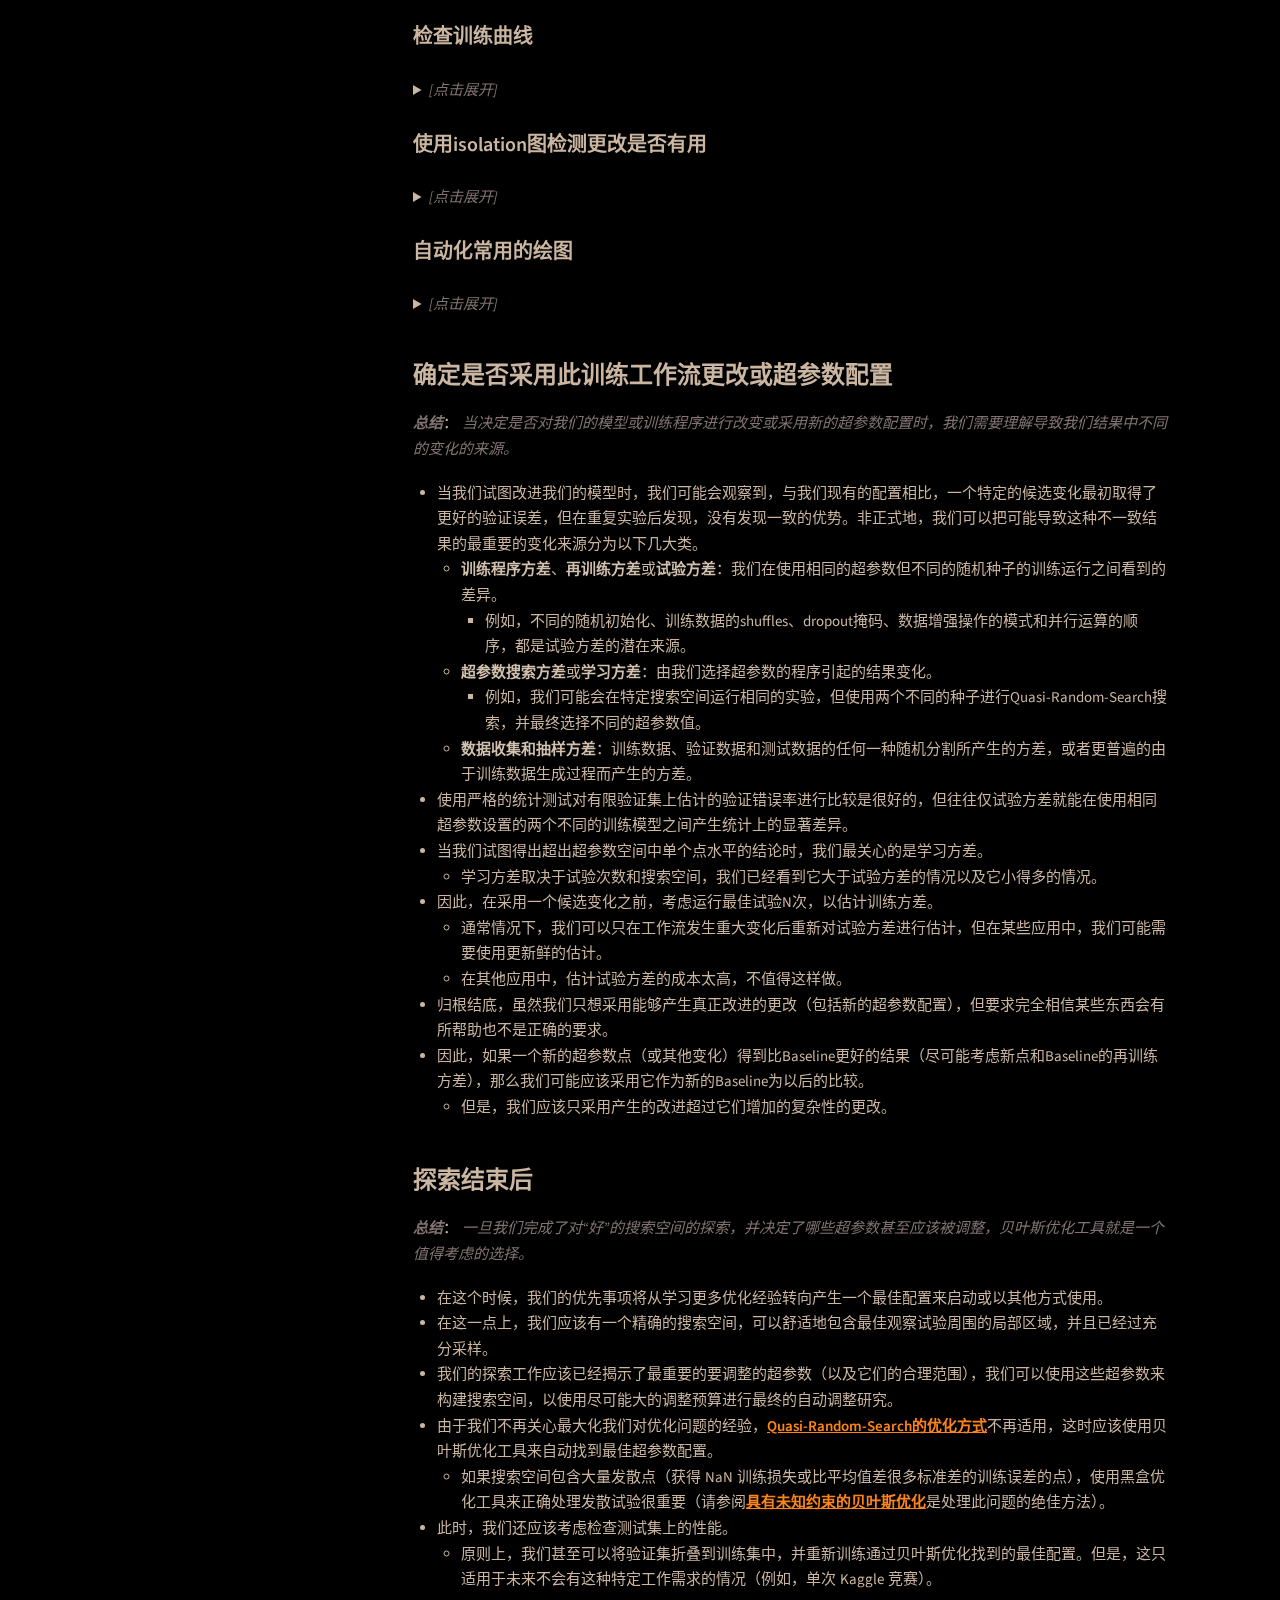
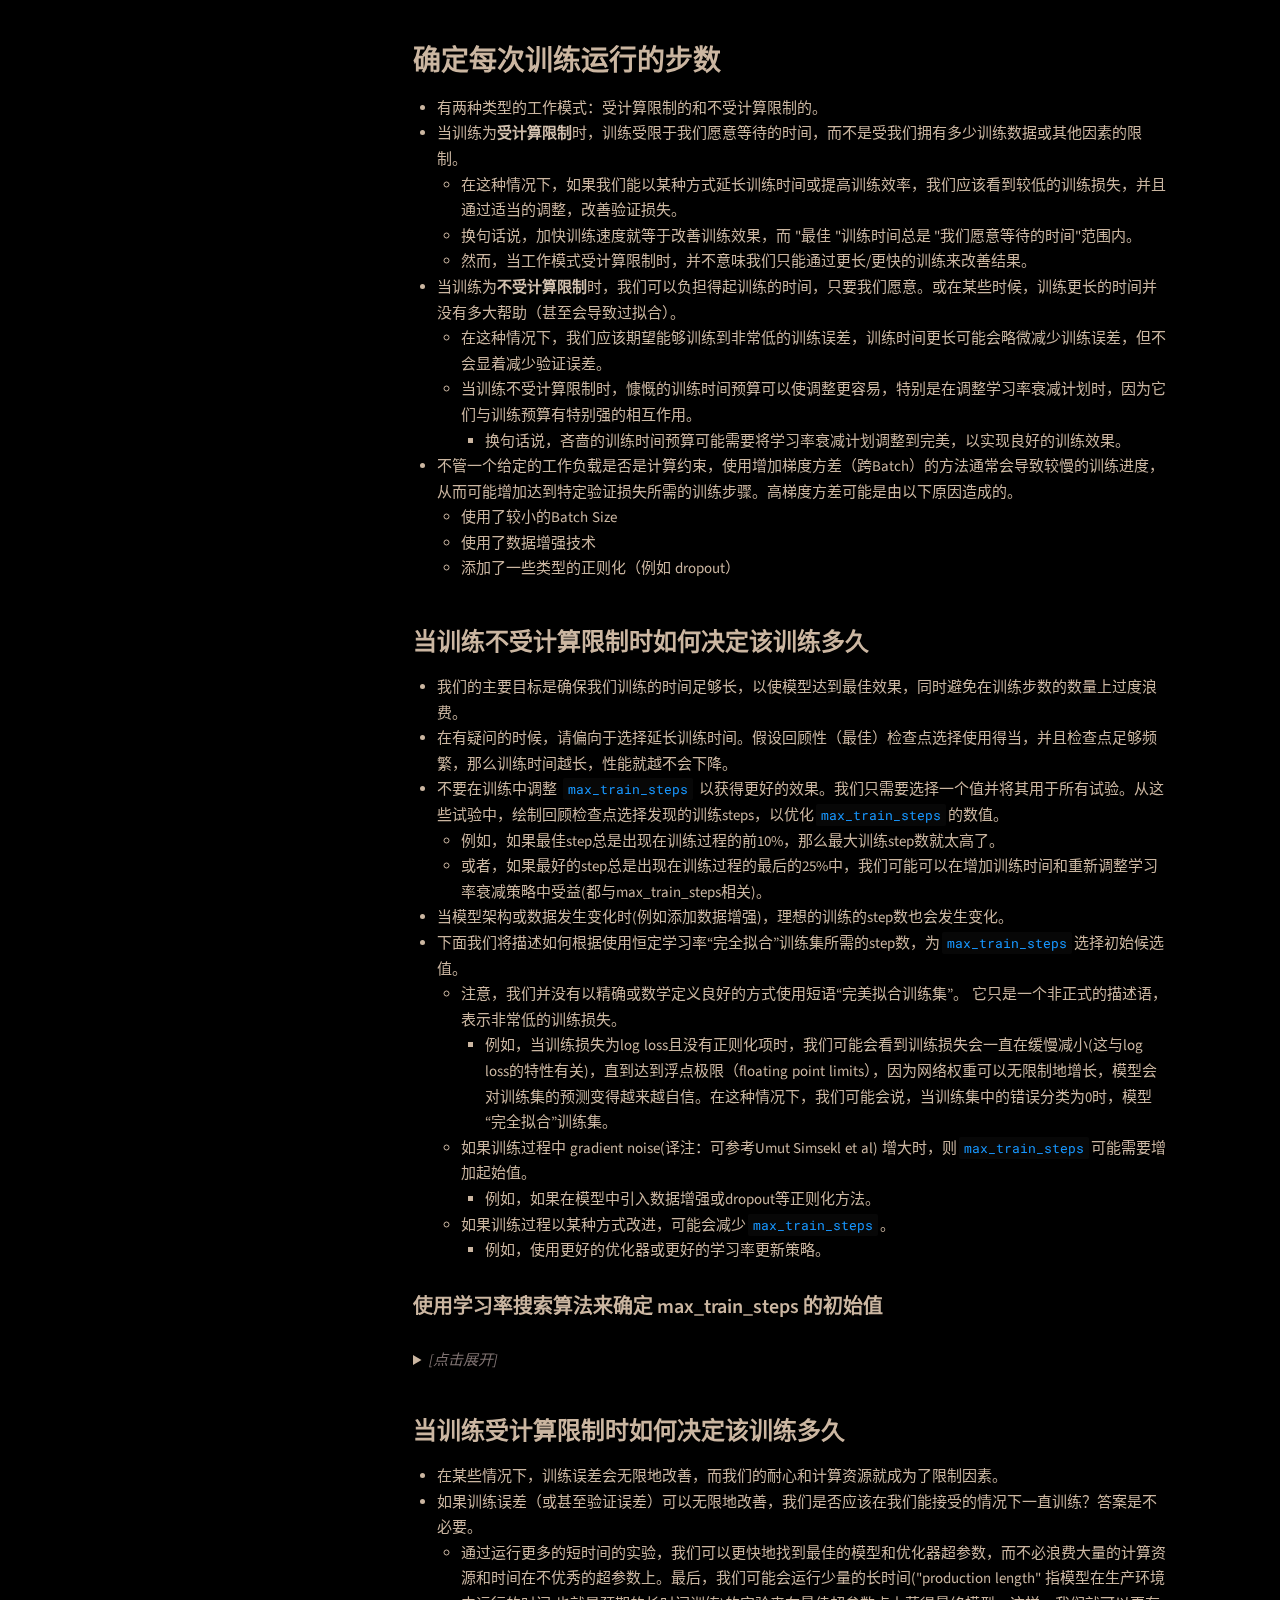
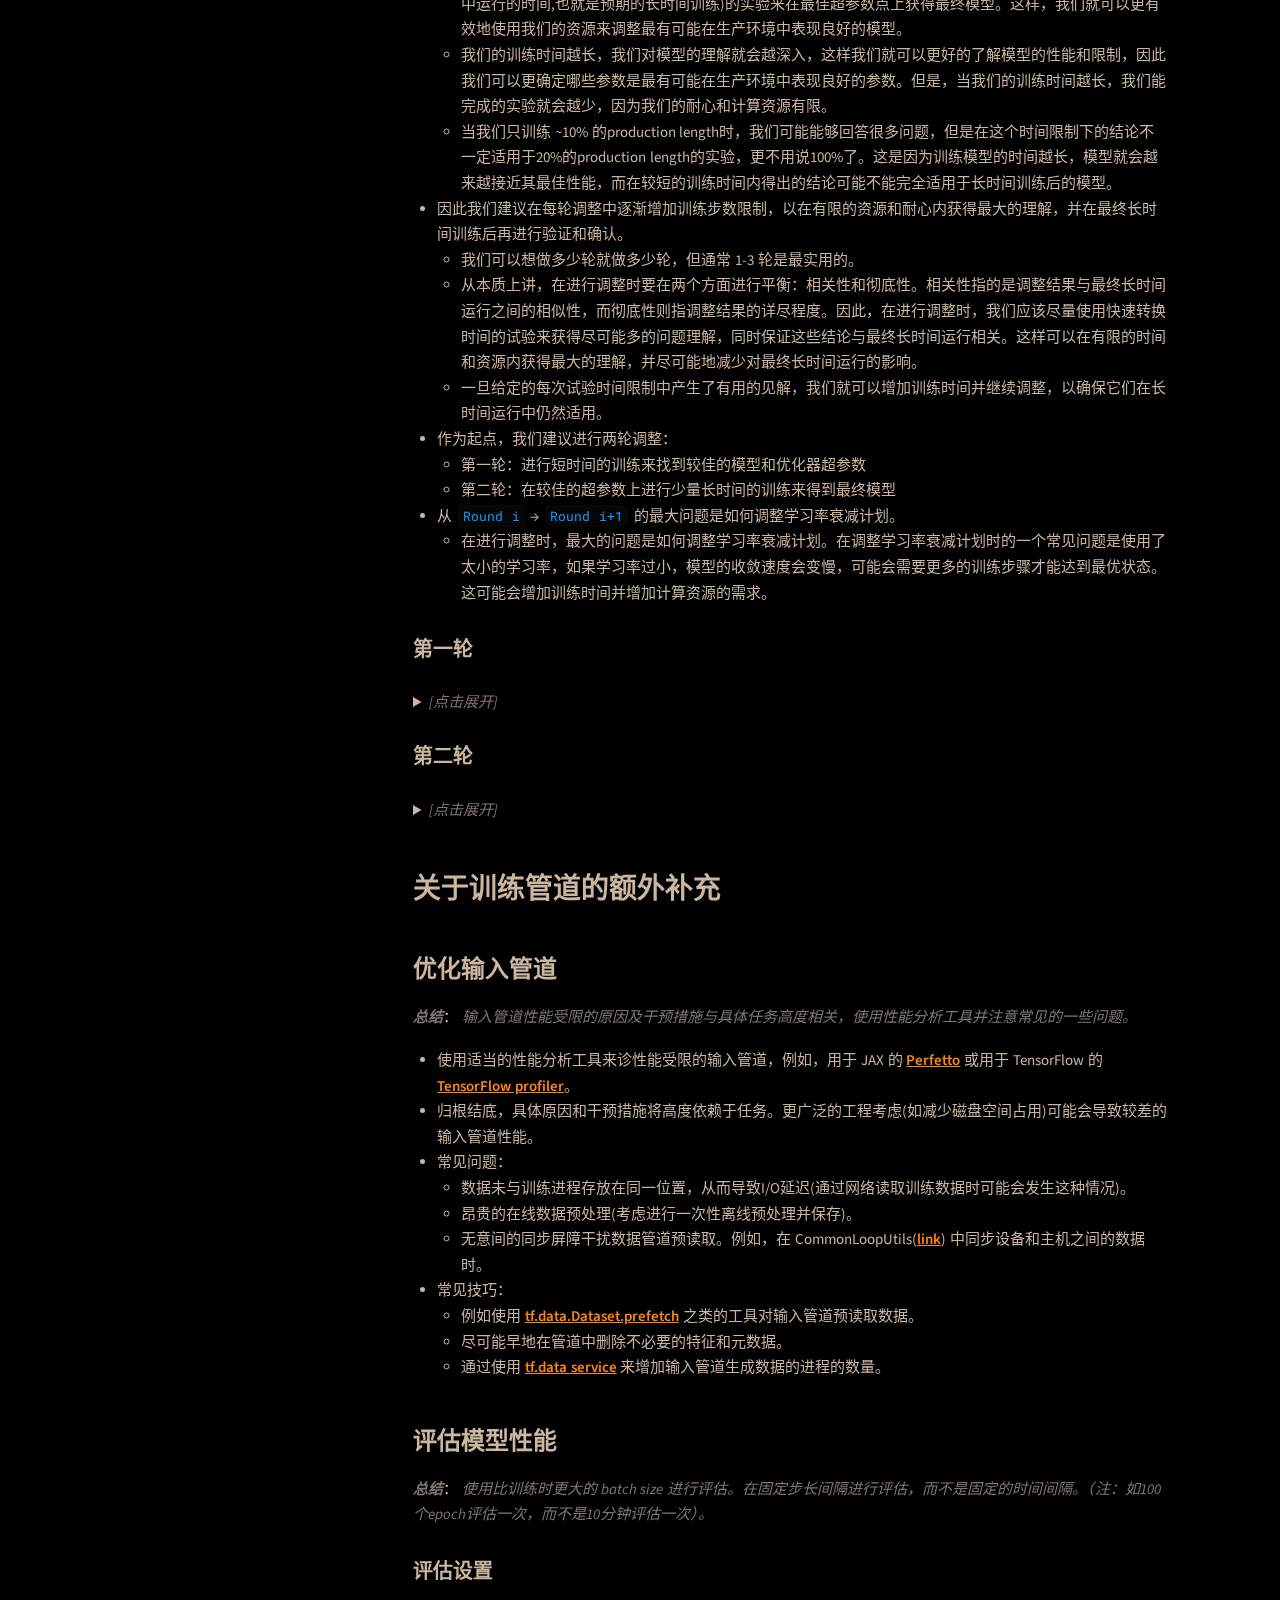
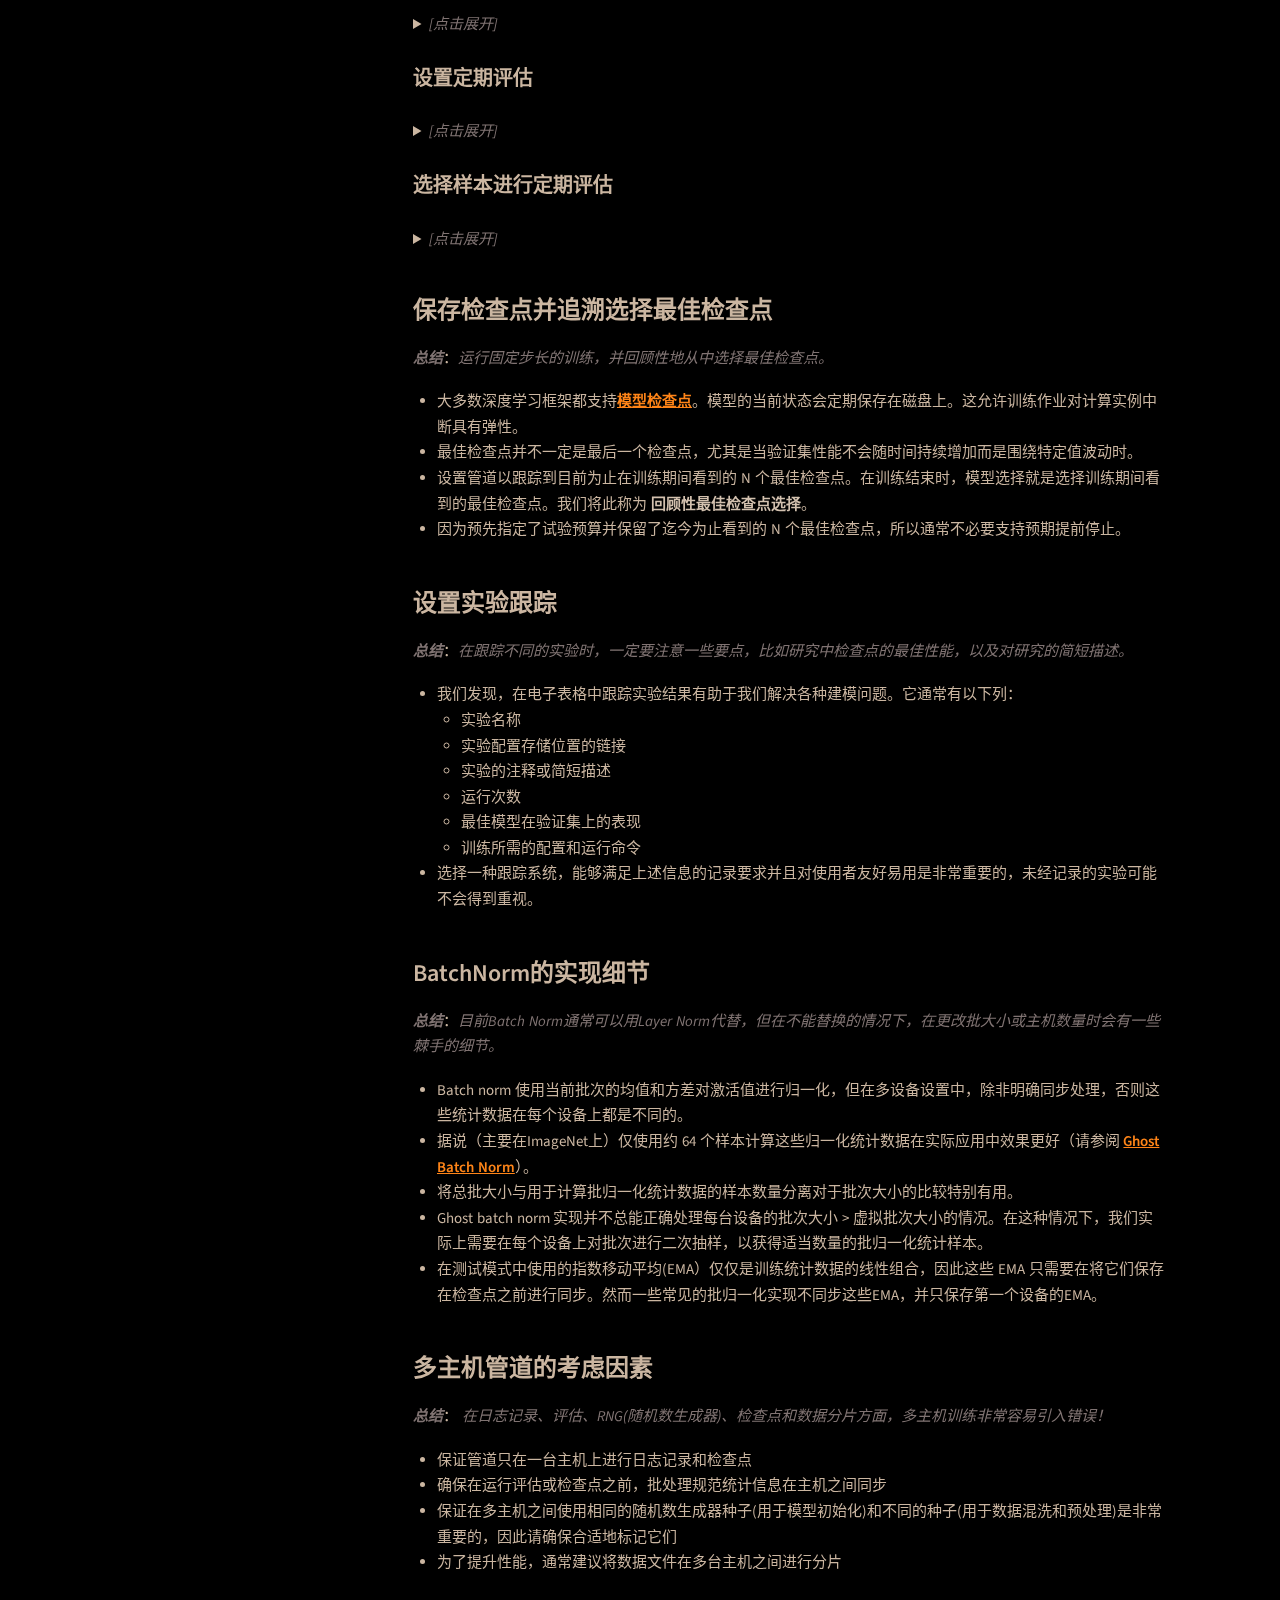
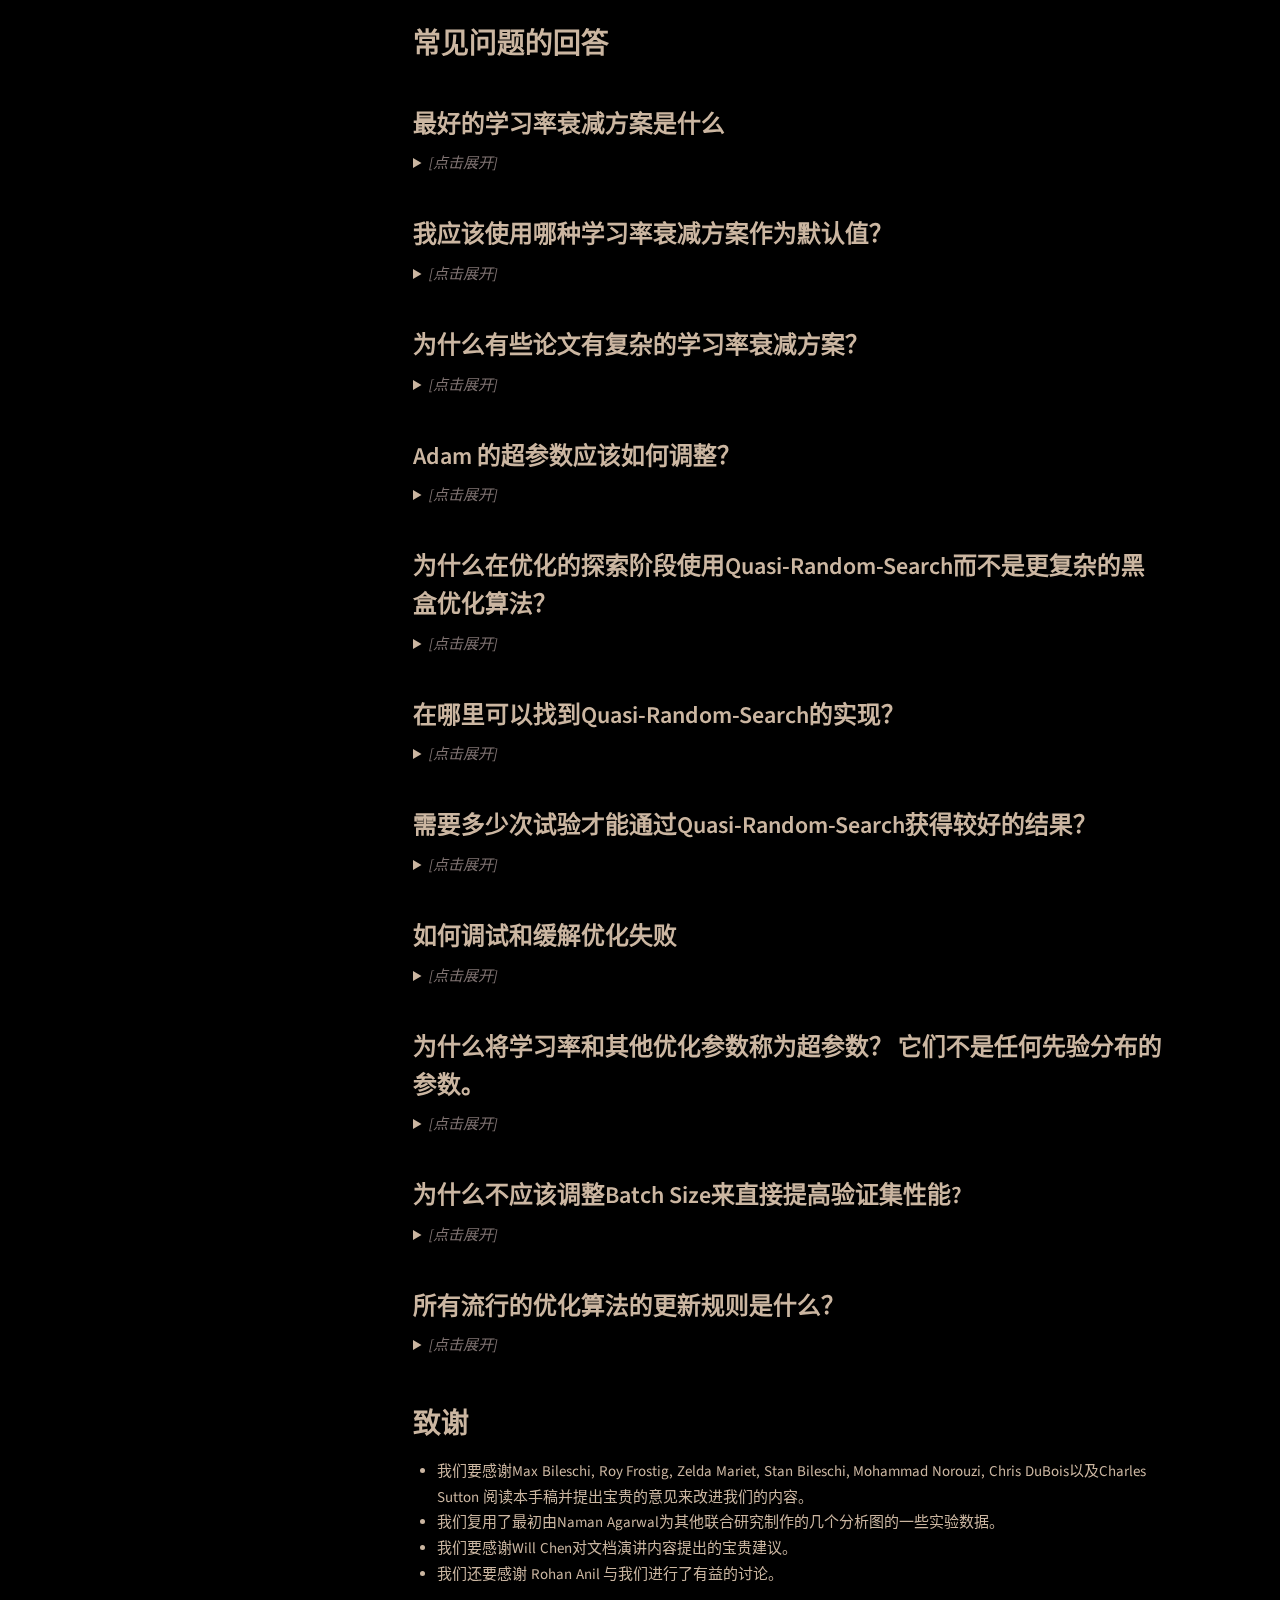
==== commit b165b78f: "Update index.html" ====
--- a/index.html
+++ b/index.html
@@ -33,14 +33,10 @@
   }
 
   
-</script>
+  </script>
   <script src="assets/docsify.min.js"></script>
   <script src="assets/docsify-copy-code.min.js"></script>
   <script src="assets/wikilink.min.js"></script>
-  <!-- CDN files for docsify-katex -->
-  <script src="//cdn.jsdelivr.net/npm/docsify-katex@1.4.4/dist/docsify-katex.js"></script>
-  <!-- or <script src="//cdn.jsdelivr.net/gh/upupming/docsify-katex@1.4.4/dist/docsify-katex.js"></script> -->
-  <link rel="stylesheet" href="//cdn.jsdelivr.net/npm/katex@0.16.0/dist/katex.min.css"/>
   <link rel="stylesheet" href="assets/dark-mode.css">
   <script src="assets/dark-mode.js"></script>
   <link rel="stylesheet" href="assets/back-to-top.css">
@@ -48,11 +44,21 @@
   <link rel="stylesheet" href="assets/edit.css">
   <script src="assets/edit.js"></script>
 
-  <!pdf plugin>
-  <script src="//cdnjs.cloudflare.com/ajax/libs/pdfobject/2.1.1/pdfobject.min.js"></script> 
-  <script src="//unpkg.com/docsify-pdf-embed-plugin/src/docsify-pdf-embed.js"></script>
-  <script src="//unpkg.com/mermaid/dist/mermaid.js"></script>
+  <!-- 
+  <script src="//cdnjs.cloudflare.com/ajax/libs/pdfobject/2.1.1/pdfobject.min.js"></script>
+  <script src="//unpkg.com/docsify-pdf-embed-plugin/src/docsify-pdf-embed.js"></script> 
+  <script src="//cdn.jsdelivr.net/npm/mermaid/dist/mermaid.min.js"></script>
   <script src="//unpkg.com/docsify-mermaid@latest/dist/docsify-mermaid.js"></script>
+  <script src="//cdn.jsdelivr.net/npm/docsify-katex@1.4.4/dist/docsify-katex.js"></script>
+  <link rel="stylesheet" href="//cdn.jsdelivr.net/npm/katex@0.16.0/dist/katex.min.css"/>
+  -->
+  <script src="assets/pdfobject.min.js"></script> 
+  <script src="assets/docsify-pdf-embed.js"></script>
+  <script src="assets/mermaid.min.js"></script>
+  <script src="assets/docsify-mermaid.js"></script>
+  <link rel="stylesheet" href="assets/katex.min.css"/>
+  <script src="assets/docsify-katex.js"></script>
+
   <script>mermaid.initialize({ startOnLoad: true });</script>
 
   
